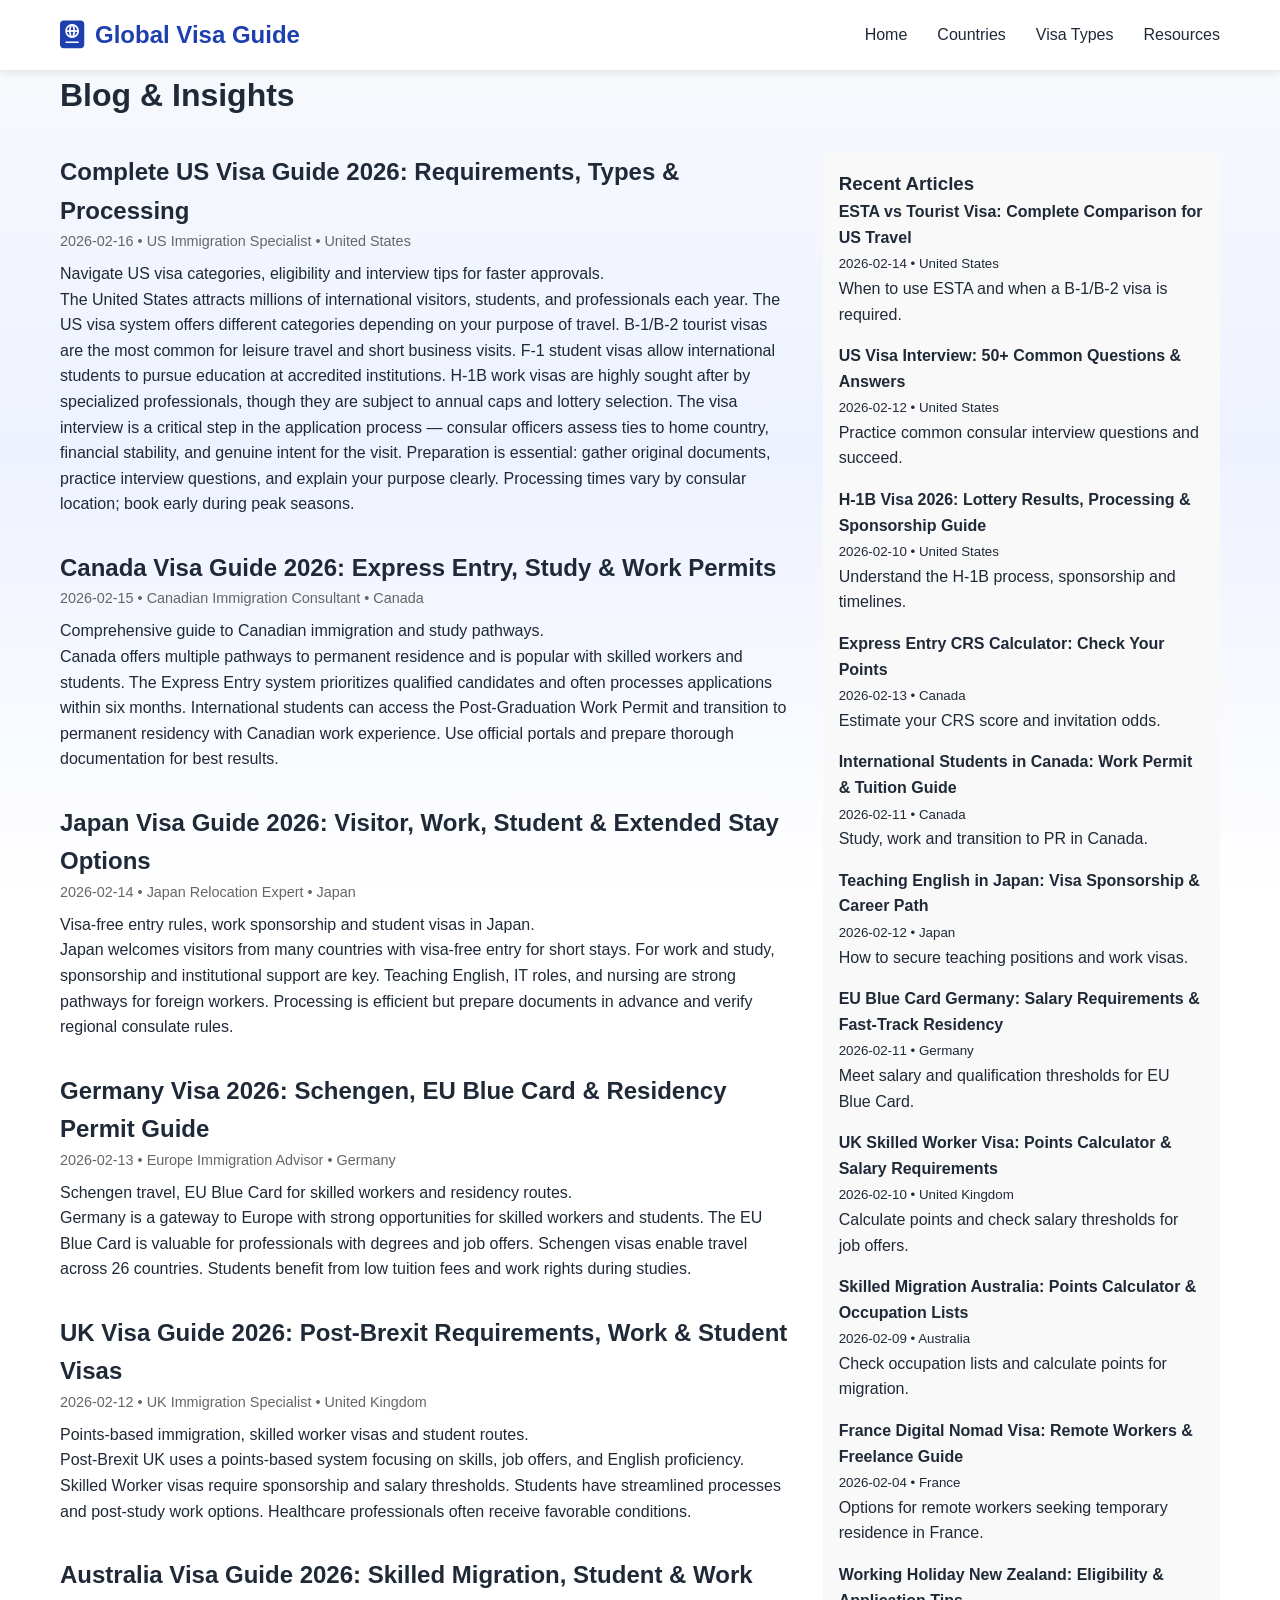
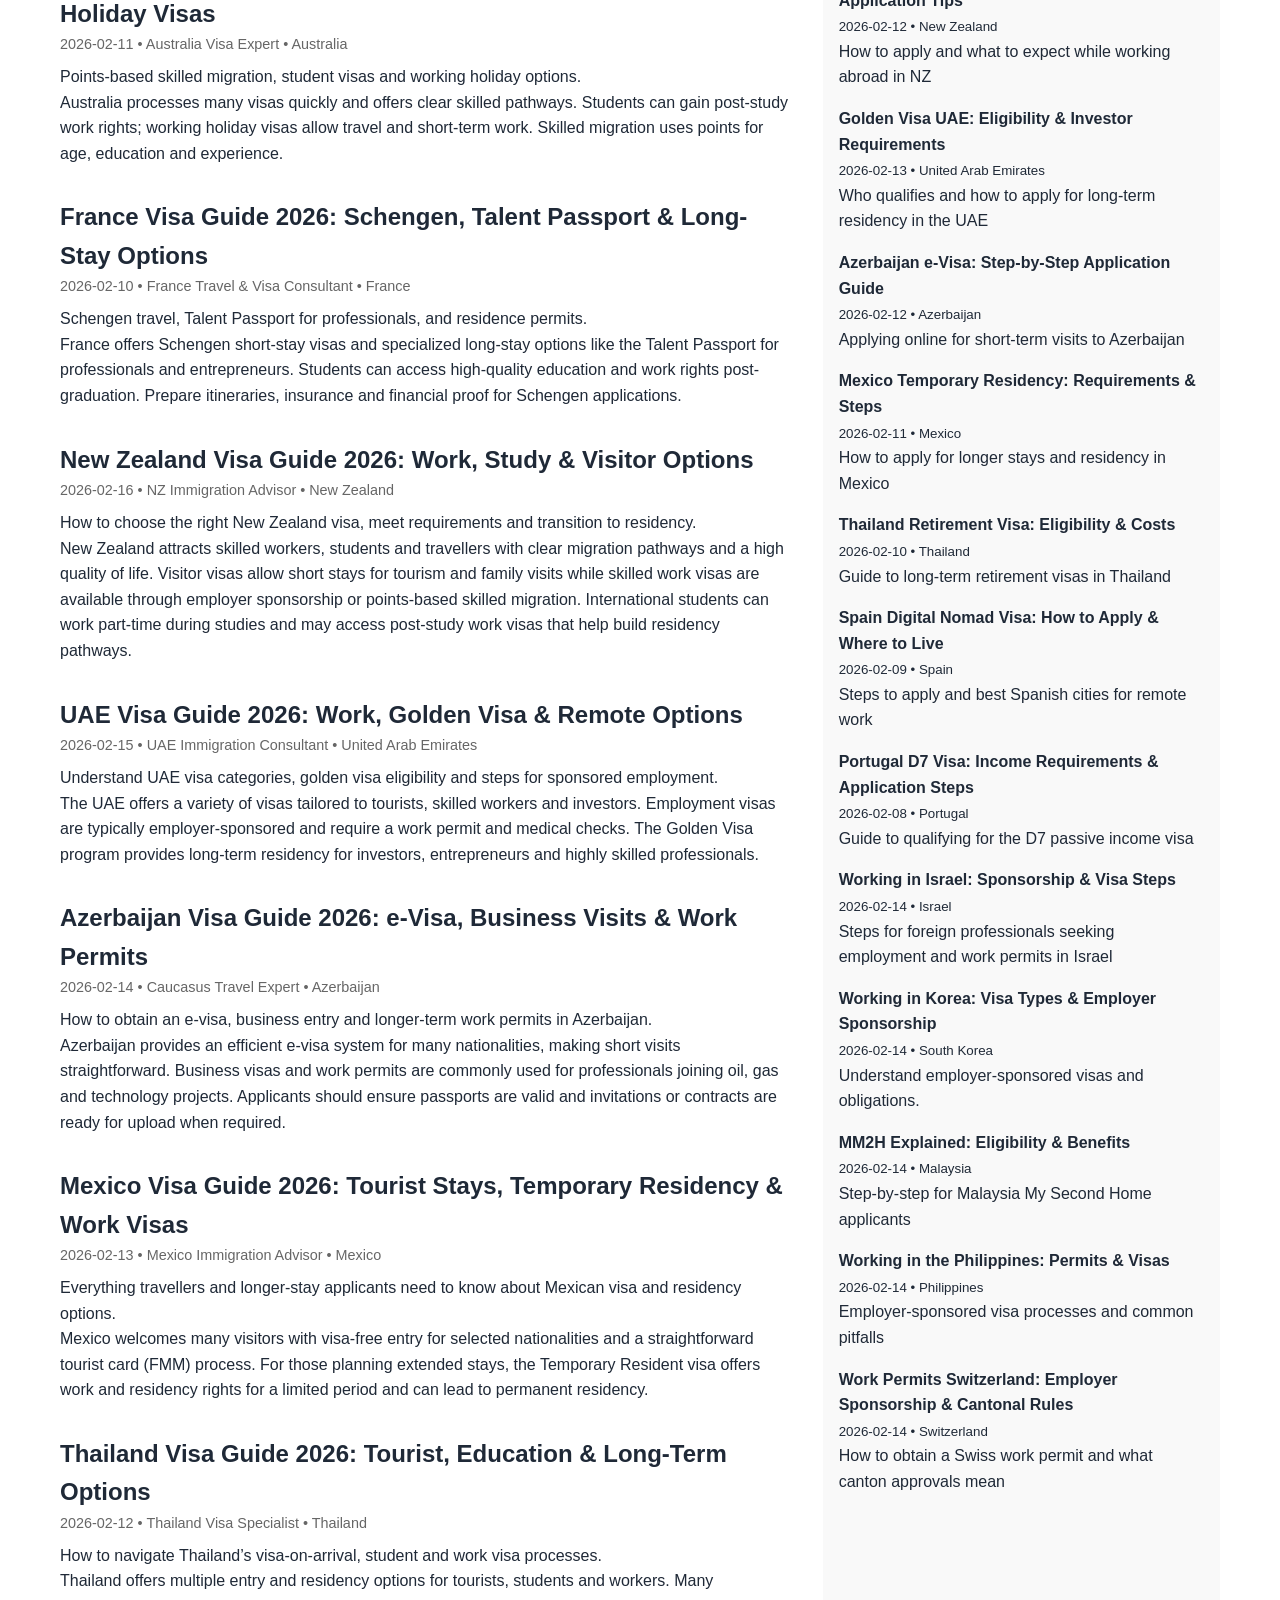
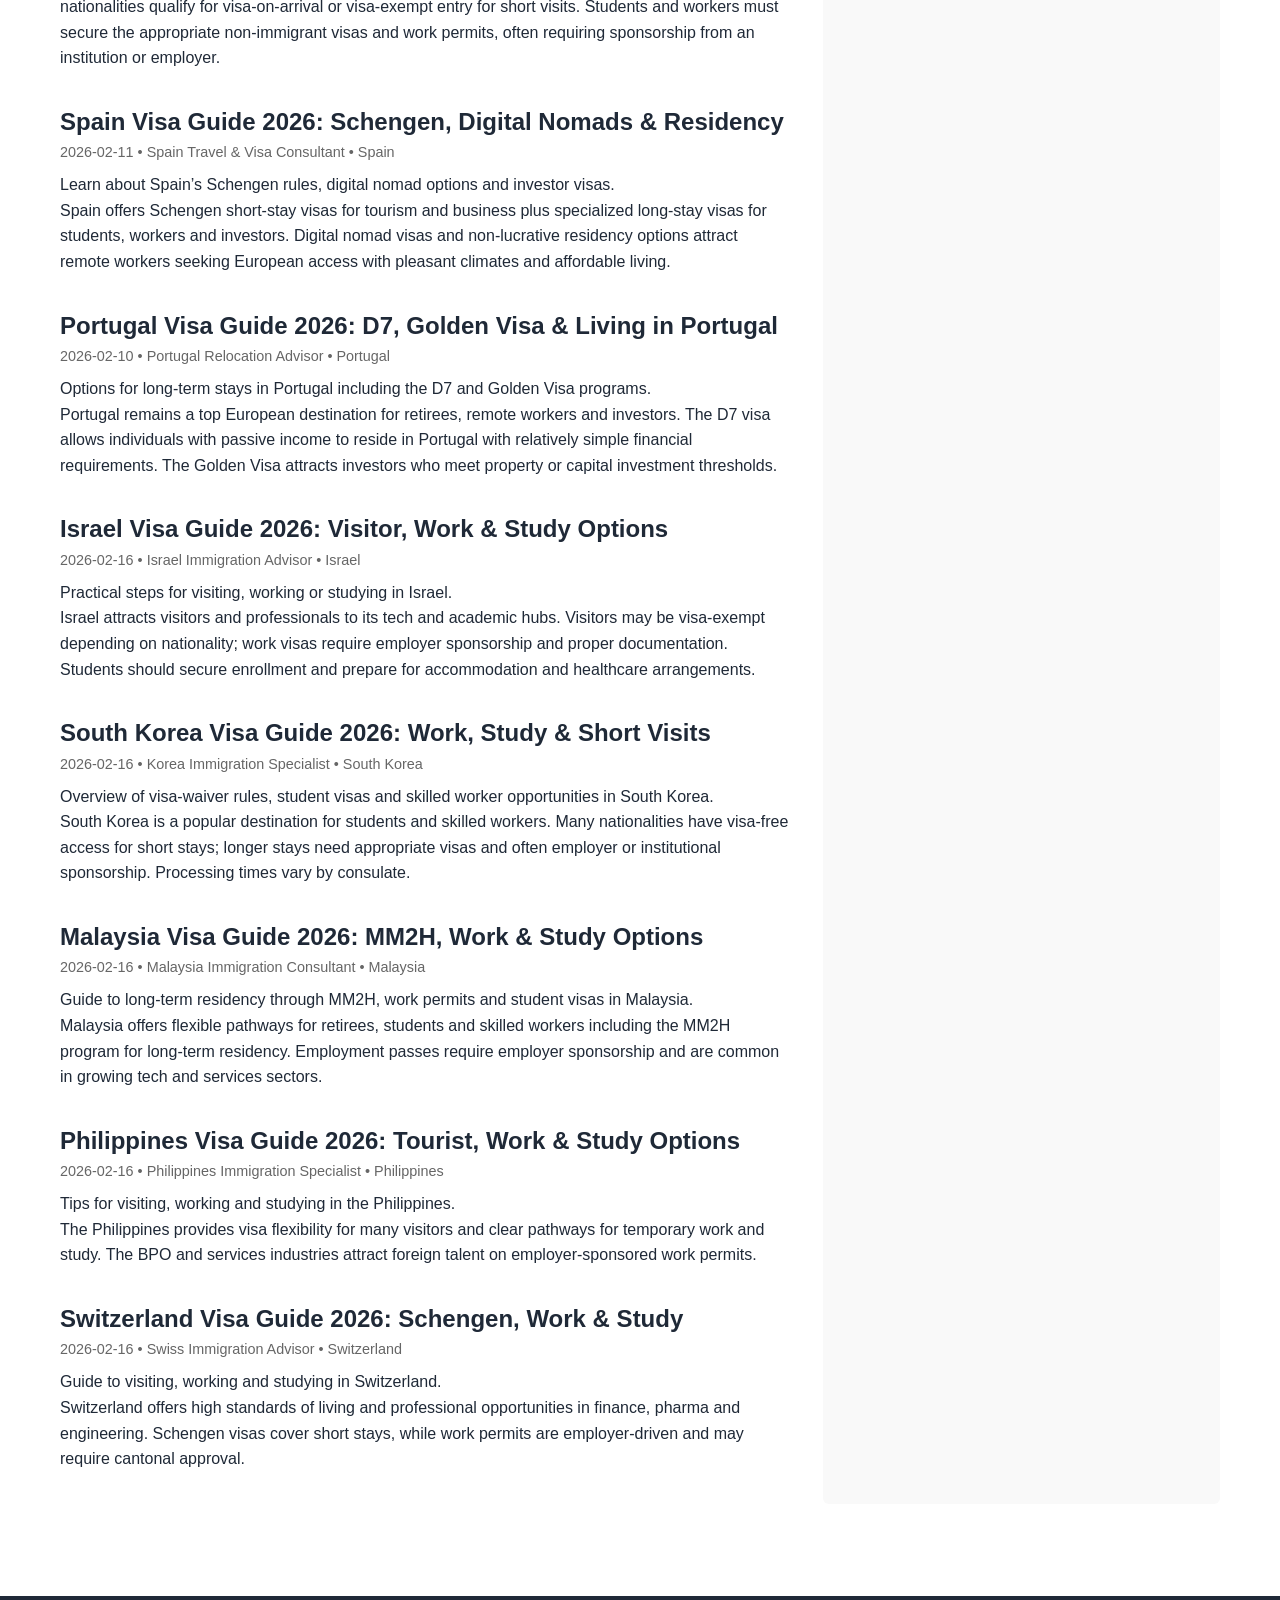
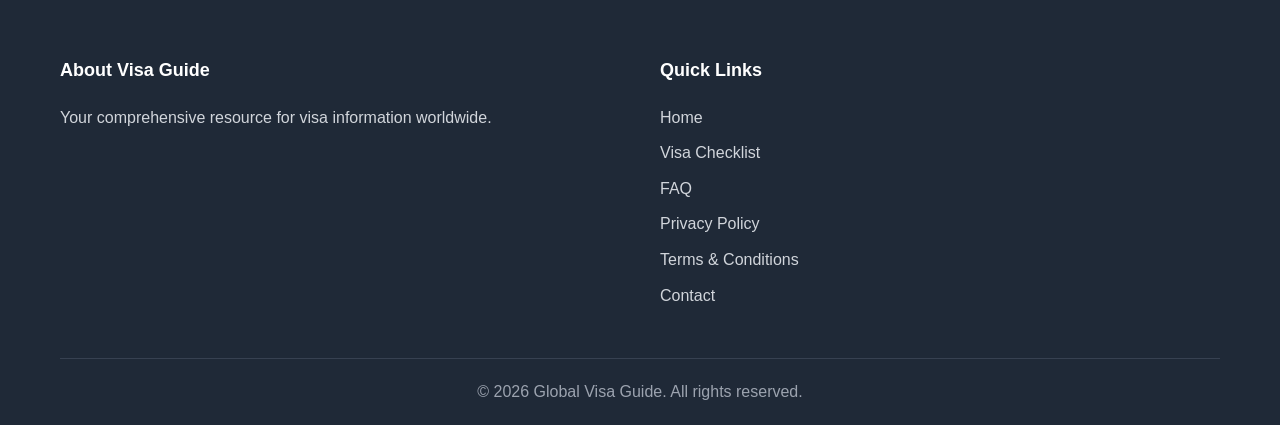
==== pages/blog.html @ 77af578e "Add blog system, legal pages, resource links, and UI enhancements" ====
<!DOCTYPE html>
<html lang="en">
<head>
    <meta charset="utf-8">
    <meta name="viewport" content="width=device-width, initial-scale=1">
    <title>Blog - Global Visa Guide</title>
    <link rel="stylesheet" href="../css/style.css">
    <link rel="stylesheet" href="https://cdnjs.cloudflare.com/ajax/libs/font-awesome/6.4.0/css/all.min.css">
    <style>
        .blog-page { display: flex; gap: 2rem; padding: 2rem 0; }
        .blog-main { flex: 2; }
        .blog-side { flex: 1; background: #f9f9f9; padding: 1rem; border-radius: 6px; }
        .blog-feature { margin-bottom: 2rem; }
        .meta { color: #666; font-size: 0.9rem; margin-bottom: 0.5rem }
        .recent-item { margin-bottom: 1rem; }
    </style>
</head>
<body>
    <nav class="navbar">
        <div class="nav-container">
            <div class="logo"><i class="fas fa-passport"></i> <span>Global Visa Guide</span></div>
            <ul class="nav-menu">
                <li><a href="../index.html#home">Home</a></li>
                <li><a href="../index.html#countries">Countries</a></li>
                <li><a href="../index.html#visatypes">Visa Types</a></li>
                <li><a href="../index.html#resources">Resources</a></li>
            </ul>
            <div class="hamburger"><span></span><span></span><span></span></div>
        </div>
    </nav>

    <div class="container">
        <h1>Blog & Insights</h1>
        <div class="blog-page">
            <main class="blog-main" id="blogContainer">
                <p>Loading articles...</p>
            </main>
            <aside class="blog-side">
                <h3>Recent Articles</h3>
                <div id="recentPosts">Loading...</div>
            </aside>
        </div>
    </div>

    <footer class="footer">
        <div class="container">
            <div class="footer-content">
                <div class="footer-section">
                    <h4>About Visa Guide</h4>
                    <p>Your comprehensive resource for visa information worldwide.</p>
                </div>
                <div class="footer-section">
                    <h4>Quick Links</h4>
                    <ul>
                        <li><a href="../index.html">Home</a></li>
                        <li><a href="checklist.html">Visa Checklist</a></li>
                        <li><a href="faq.html">FAQ</a></li>
                        <li><a href="privacy.html">Privacy Policy</a></li>
                        <li><a href="terms.html">Terms & Conditions</a></li>
                        <li><a href="contact.html">Contact</a></li>
                    </ul>
                </div>
            </div>
            <div class="footer-bottom">
                <p>&copy; 2026 Global Visa Guide. All rights reserved.</p>
            </div>
        </div>
    </footer>

    <script src="../js/blogs.js"></script>
    <script src="../js/blog-list.js"></script>
</body>
</html>
---- css/style.css ----
/* Global Styles */
* {
    margin: 0;
    padding: 0;
    box-sizing: border-box;
}

:root {
    --primary-color: #1e40af;
    --secondary-color: #0f766e;
    --accent-color: #dc2626;
    --light-bg: #f3f4f6;
    --text-dark: #1f2937;
    --text-light: #6b7280;
    --border-color: #e5e7eb;
    --success-color: #10b981;
}

/* UI Enhancements */
.filter-bar {
    display: flex;
    gap: 10px;
    flex-wrap: wrap;
    justify-content: center;
    margin: 20px 0 30px;
}
.filter-btn {
    background: white;
    border: 1px solid var(--border-color);
    padding: 8px 14px;
    border-radius: 999px;
    cursor: pointer;
    color: var(--text-dark);
    font-weight: 600;
    transition: transform 0.18s ease, background 0.18s ease, color 0.18s ease, box-shadow 0.18s ease;
}
.filter-btn:hover { transform: translateY(-4px); box-shadow: 0 6px 18px rgba(0,0,0,0.08); }
.filter-btn.active { background: linear-gradient(90deg,var(--primary-color),var(--secondary-color)); color: white; border-color: transparent; }

/* Reveal animation for cards */
.reveal { opacity: 0; transform: translateY(16px) scale(0.995); transition: opacity 0.6s ease, transform 0.6s cubic-bezier(.2,.8,.2,1); }
.reveal.visible { opacity: 1; transform: translateY(0) scale(1); }

/* Decorative hover tilt for destination cards */
.destination-card { transform-origin: center; will-change: transform; }
.destination-card .card-header { transition: transform 0.35s ease; }
.destination-card:hover .card-header { transform: translateY(-6px) scale(1.03); }

/* Animated stat counter style */
.stat-card h3 { transition: all 0.6s ease; }


html {
    scroll-behavior: smooth;
}

body {
    font-family: 'Segoe UI', Tahoma, Geneva, Verdana, sans-serif;
    color: var(--text-dark);
    /* subtle gradient background for depth */
    background: linear-gradient(180deg, #f8fafc 0%, #eef2ff 50%, #ffffff 100%);
    background-attachment: fixed;
    line-height: 1.6;
}

.container {
    max-width: 1200px;
    margin: 0 auto;
    padding: 0 20px;
}

/* Navigation Bar */
.navbar {
    background-color: white;
    box-shadow: 0 2px 8px rgba(0, 0, 0, 0.1);
    position: sticky;
    top: 0;
    z-index: 100;
}

.nav-container {
    display: flex;
    justify-content: space-between;
    align-items: center;
    max-width: 1200px;
    margin: 0 auto;
    padding: 0 20px;
    height: 70px;
}

.logo {
    display: flex;
    align-items: center;
    gap: 10px;
    font-size: 24px;
    font-weight: bold;
    color: var(--primary-color);
}

.logo i {
    font-size: 28px;
}

.nav-menu {
    display: flex;
    list-style: none;
    gap: 30px;
}

.nav-menu a {
    text-decoration: none;
    color: var(--text-dark);
    font-weight: 500;
    transition: color 0.3s ease;
}

.nav-menu a:hover {
    color: var(--primary-color);
}

.hamburger {
    display: none;
    flex-direction: column;
    gap: 5px;
    background: none;
    border: none;
    cursor: pointer;
}

.hamburger span {
    width: 25px;
    height: 3px;
    background-color: var(--text-dark);
    transition: 0.3s;
}

/* Hero Section */
.hero {
    background: linear-gradient(135deg, var(--primary-color) 0%, var(--secondary-color) 100%);
    color: white;
    padding: 100px 20px;
    text-align: center;
}

.hero-content {
    max-width: 800px;
    margin: 0 auto;
}

.hero h1 {
    font-size: 48px;
    margin-bottom: 20px;
    font-weight: bold;
}

.hero p {
    font-size: 20px;
    margin-bottom: 40px;
    opacity: 0.95;
}

.search-box {
    width: 100%;
    max-width: 600px;
    padding: 15px 20px;
    font-size: 16px;
    border: none;
    border-radius: 8px;
    background-color: white;
    box-shadow: 0 4px 15px rgba(0, 0, 0, 0.2);
}

.search-box::placeholder {
    color: var(--text-light);
}

.search-box:focus {
    outline: none;
    box-shadow: 0 4px 20px rgba(0, 0, 0, 0.3);
}

/* Stats Section */
.stats {
    display: grid;
    grid-template-columns: repeat(auto-fit, minmax(250px, 1fr));
    gap: 30px;
    max-width: 1200px;
    margin: -40px auto 60px;
    padding: 0 20px;
}

.stat-card {
    background-color: white;
    padding: 30px;
    border-radius: 12px;
    text-align: center;
    box-shadow: 0 4px 15px rgba(0, 0, 0, 0.1);
}

.stat-card h3 {
    font-size: 36px;
    color: var(--primary-color);
    margin-bottom: 10px;
}

.stat-card p {
    color: var(--text-light);
    font-size: 16px;
}

/* Section Styles */
.section {
    padding: 60px 20px;
}

.alternate-bg {
    background-color: var(--light-bg);
}

.section h2 {
    font-size: 36px;
    margin-bottom: 50px;
    text-align: center;
    color: var(--text-dark);
}

/* Card Styles */
.card {
    background-color: white;
    border-radius: 12px;
    padding: 30px;
    box-shadow: 0 2px 12px rgba(0, 0, 0, 0.08);
    transition: all 0.3s ease;
}

.card:hover {
    transform: translateY(-5px);
    box-shadow: 0 8px 25px rgba(0, 0, 0, 0.15);
}

/* Visa Types Grid */
.visa-types-grid {
    display: grid;
    grid-template-columns: repeat(auto-fit, minmax(300px, 1fr));
    gap: 30px;
}

.visa-card {
    text-align: center;
}

.visa-card i {
    font-size: 48px;
    color: var(--primary-color);
    margin-bottom: 15px;
}

.visa-card h3 {
    font-size: 22px;
    margin-bottom: 15px;
}

.visa-card p {
    color: var(--text-light);
}

/* Regions Grid */
.regions-grid {
    display: grid;
    grid-template-columns: repeat(auto-fit, minmax(280px, 1fr));
    gap: 25px;
}

.region-card {
    background-color: white;
    padding: 40px 20px;
    border-radius: 12px;
    text-align: center;
    text-decoration: none;
    color: var(--text-dark);
    box-shadow: 0 2px 12px rgba(0, 0, 0, 0.08);
    transition: all 0.3s ease;
    border: 2px solid transparent;
}

.region-card:hover {
    border-color: var(--primary-color);
    transform: translateY(-5px);
    box-shadow: 0 8px 25px rgba(0, 0, 0, 0.15);
}

.region-card i {
    font-size: 40px;
    margin-bottom: 15px;
    color: var(--primary-color);
}

.region-card h3 {
    font-size: 22px;
    margin-bottom: 10px;
}

.region-card p {
    color: var(--text-light);
}

/* Destinations Grid */
.destinations-grid {
    display: grid;
    grid-template-columns: repeat(auto-fill, minmax(300px, 1fr));
    gap: 25px;
}

.destination-card {
    background-color: white;
    border-radius: 12px;
    overflow: hidden;
    box-shadow: 0 2px 12px rgba(0, 0, 0, 0.08);
    transition: all 0.3s ease;
}

.destination-card:hover {
    transform: translateY(-8px);
    box-shadow: 0 12px 30px rgba(0, 0, 0, 0.15);
}

.card-header {
    font-size: 42px;
    padding: 0;
    height: 120px;
    text-align: center;
    background-color: var(--light-bg);
    background-size: cover;
    background-position: center;
    display: flex;
    align-items: center;
    justify-content: center;
    color: white;
    position: relative;
}
.card-header::after{
    content: '';
    position: absolute;
    inset: 0;
    background: linear-gradient(180deg, rgba(0,0,0,0.18), rgba(0,0,0,0.35));
    border-radius: 0;
}
.card-header > * { position: relative; z-index: 2; }

.destination-card h3 {
    padding: 20px 20px 10px;
    font-size: 24px;
    text-align: center;
}

.visa-info {
    padding: 0 20px 15px;
    text-align: center;
    color: var(--text-light);
    font-size: 14px;
}

.btn-link {
    display: inline-block;
    padding: 20px;
    color: var(--primary-color);
    text-decoration: none;
    font-weight: 600;
    text-align: center;
    width: 100%;
    transition: background-color 0.3s ease;
}

.btn-link:hover {
    background-color: var(--light-bg);
}

/* Resources Grid */
.resources-grid {
    display: grid;
    grid-template-columns: repeat(auto-fit, minmax(300px, 1fr));
    gap: 30px;
}

.resource-card {
    background-color: white;
    padding: 40px 30px;
    border-radius: 12px;
    text-align: center;
    box-shadow: 0 2px 12px rgba(0, 0, 0, 0.08);
    transition: all 0.3s ease;
}

.resource-card:hover {
    transform: translateY(-5px);
    box-shadow: 0 8px 25px rgba(0, 0, 0, 0.15);
}

.resource-card i {
    font-size: 48px;
    color: var(--secondary-color);
    margin-bottom: 20px;
}

.resource-card h3 {
    font-size: 22px;
    margin-bottom: 15px;
}

.resource-card p {
    color: var(--text-light);
    line-height: 1.6;
}

/* Footer */
.footer {
    background-color: #1f2937;
    color: white;
    padding: 60px 20px 20px;
    margin-top: 60px;
}

.footer-content {
    max-width: 1200px;
    margin: 0 auto;
    display: grid;
    grid-template-columns: repeat(auto-fit, minmax(250px, 1fr));
    gap: 40px;
    margin-bottom: 40px;
}

.footer-section h4 {
    margin-bottom: 20px;
    font-size: 18px;
}

.footer-section p {
    color: #d1d5db;
    line-height: 1.6;
}

.footer-section ul {
    list-style: none;
}

.footer-section ul li {
    margin-bottom: 10px;
}

.footer-section a {
    color: #d1d5db;
    text-decoration: none;
    transition: color 0.3s ease;
}

.footer-section a:hover {
    color: white;
}

.social-links {
    display: flex;
    gap: 15px;
}

.social-links a {
    display: inline-flex;
    align-items: center;
    justify-content: center;
    width: 40px;
    height: 40px;
    background-color: rgba(255, 255, 255, 0.1);
    border-radius: 50%;
    transition: background-color 0.3s ease;
}

.social-links a:hover {
    background-color: var(--primary-color);
}

.footer-bottom {
    border-top: 1px solid #374151;
    padding-top: 20px;
    text-align: center;
    color: #9ca3af;
}

/* Responsive Design */
@media (max-width: 768px) {
    .hero h1 {
        font-size: 36px;
    }

    .hero p {
        font-size: 18px;
    }

    .nav-menu {
        display: none;
        gap: 0;
    }

    .hamburger {
        display: flex;
    }

    .nav-menu.active {
        display: flex;
        flex-direction: column;
        position: absolute;
        top: 70px;
        left: 0;
        width: 100%;
        background-color: white;
        box-shadow: 0 8px 16px rgba(0, 0, 0, 0.1);
        padding: 20px;
    }

    .visa-types-grid,
    .regions-grid,
    .destinations-grid,
    .resources-grid {
        grid-template-columns: 1fr;
    }

    .section h2 {
        font-size: 28px;
        margin-bottom: 30px;
    }
}

@media (max-width: 480px) {
    .hero h1 {
        font-size: 28px;
    }

    .stat-card h3 {
        font-size: 28px;
    }

    .search-box {
        padding: 12px 16px;
        font-size: 14px;
    }
}

/* Button Styles */
.btn {
    display: inline-block;
    padding: 12px 30px;
    background-color: var(--primary-color);
    color: white;
    text-decoration: none;
    border-radius: 8px;
    font-weight: 600;
    transition: all 0.3s ease;
    border: none;
    cursor: pointer;
}

.btn:hover {
    background-color: #1e3a8a;
    transform: translateY(-2px);
}

.btn-secondary {
    background-color: var(--secondary-color);
}

.btn-secondary:hover {
    background-color: #0d5555;
}

/* Loading and Empty States */
.empty-state {
    text-align: center;
    padding: 60px 20px;
}

.empty-state i {
    font-size: 64px;
    color: var(--text-light);
    margin-bottom: 20px;
}

.empty-state h3 {
    font-size: 24px;
    margin-bottom: 10px;
}

.empty-state p {
    color: var(--text-light);
}

/* CHANGE: Country Details Page Styles
   New CSS classes for the country-details.html page
   Includes layout, blog sidebar, visa information display, and responsive design
*/

/* Breadcrumb Navigation */
.breadcrumb {
    background-color: var(--light-bg);
    padding: 20px;
    border-bottom: 1px solid var(--border-color);
}

.breadcrumb a {
    color: var(--primary-color);
    text-decoration: none;
}

.breadcrumb a:hover {
    text-decoration: underline;
}

/* Main Container for Country Details */
.country-details-container {
    padding: 40px 20px;
}

/* Grid Layout: Left column for country info, right column for blog sidebar */
.country-details-row {
    display: grid;
    grid-template-columns: 2fr 1fr;
    gap: 40px;
}

/* Left column - Country information sections */
.country-info-section {
    display: flex;
    flex-direction: column;
    gap: 40px;
}

/* Country header with name and region badge */
.country-header {
    border-bottom: 3px solid var(--primary-color);
    padding-bottom: 20px;
}

.country-header h1 {
    font-size: 42px;
    margin-bottom: 15px;
    color: var(--text-dark);
}

/* Styled badge for country region */
.region-badge {
    display: inline-block;
    background-color: var(--primary-color);
    color: white;
    padding: 8px 16px;
    border-radius: 20px;
    font-size: 14px;
    font-weight: 600;
}

/* Information sections styling */
.info-section {
    background-color: white;
    padding: 30px;
    border-radius: 12px;
    box-shadow: 0 2px 12px rgba(0, 0, 0, 0.08);
}

.info-section h2 {
    font-size: 24px;
    margin-bottom: 25px;
    color: var(--text-dark);
    border-bottom: 2px solid var(--light-bg);
    padding-bottom: 15px;
}

.info-section h2 i {
    margin-right: 10px;
    color: var(--primary-color);
}

/* Visa List - displays different visa types for the country */
.visa-list {
    display: flex;
    flex-direction: column;
    gap: 20px;
}

.visa-item {
    padding: 20px;
    background-color: var(--light-bg);
    border-left: 4px solid var(--primary-color);
    border-radius: 4px;
}

.visa-header {
    display: flex;
    justify-content: space-between;
    align-items: center;
    margin-bottom: 10px;
}

.visa-header h4 {
    font-size: 18px;
    color: var(--text-dark);
    margin: 0;
}

/* Badge showing processing time */
.processing-time {
    background-color: var(--secondary-color);
    color: white;
    padding: 4px 12px;
    border-radius: 20px;
    font-size: 12px;
    font-weight: 600;
}

.visa-description {
    color: var(--text-light);
    margin: 10px 0;
}

.visa-cost {
    color: var(--accent-color);
    font-size: 14px;
    margin: 0;
}

/* Info Grid - displays key information points */
.info-grid {
    display: grid;
    grid-template-columns: repeat(auto-fit, minmax(250px, 1fr));
    gap: 20px;
}

.info-item {
    padding: 15px;
    background-color: var(--light-bg);
    border-radius: 8px;
    color: var(--text-dark);
    line-height: 1.6;
}

/* Requirements Checklist */
.requirements-list {
    display: flex;
    flex-direction: column;
    gap: 15px;
}

.requirement-item {
    display: flex;
    align-items: flex-start;
    gap: 15px;
    padding: 15px;
    background-color: var(--light-bg);
    border-radius: 8px;
}

.requirement-item i {
    color: var(--success-color);
    font-size: 18px;
    flex-shrink: 0;
    margin-top: 2px;
}

.requirement-item span {
    color: var(--text-dark);
}

/* Processing Information - fees and timelines */
.processing-info {
    display: flex;
    flex-direction: column;
    gap: 20px;
}

.processing-grid {
    display: grid;
    grid-template-columns: repeat(auto-fit, minmax(200px, 1fr));
    gap: 20px;
}

.processing-item {
    padding: 20px;
    background-color: var(--light-bg);
    border-radius: 8px;
    text-align: center;
}

.processing-item label {
    display: block;
    font-weight: 600;
    color: var(--text-dark);
    margin-bottom: 10px;
}

.processing-item p {
    font-size: 18px;
    color: var(--primary-color);
    font-weight: 600;
}

/* CHANGE: Blog Sidebar - right column with blog posts and resources */
.blog-sidebar {
    display: flex;
    flex-direction: column;
    gap: 30px;
}

/* All sidebar boxes have consistent styling */
.featured-blog,
.related-posts,
.tips-box,
.resources-box {
    background-color: white;
    padding: 25px;
    border-radius: 12px;
    box-shadow: 0 2px 12px rgba(0, 0, 0, 0.08);
}

.featured-blog h3,
.related-posts h3,
.tips-box h3,
.resources-box h3 {
    font-size: 18px;
    margin-bottom: 20px;
    padding-bottom: 15px;
    border-bottom: 2px solid var(--light-bg);
    color: var(--text-dark);
}

.featured-blog h3 i,
.related-posts h3 i,
.tips-box h3 i,
.resources-box h3 i {
    margin-right: 10px;
    color: var(--primary-color);
}

/* Featured Blog Post - main article content from visaguide.world */
.blog-card {
    background-color: var(--light-bg);
    padding: 20px;
    border-radius: 8px;
    border-left: 4px solid var(--primary-color);
}

.blog-post h4 {
    font-size: 18px;
    margin-bottom: 12px;
    color: var(--text-dark);
}

/* Blog post metadata (date, author) */
.blog-meta {
    display: flex;
    gap: 20px;
    font-size: 13px;
    color: var(--text-light);
    margin-bottom: 15px;
}

.blog-meta span {
    display: flex;
    align-items: center;
    gap: 5px;
}

.blog-excerpt {
    color: var(--text-light);
    font-weight: 600;
    margin-bottom: 12px;
    font-size: 14px;
}

.blog-content {
    color: var(--text-dark);
    line-height: 1.6;
    margin-bottom: 15px;
    font-size: 14px;
}

.read-more {
    color: var(--primary-color);
    text-decoration: none;
    font-weight: 600;
    font-size: 14px;
    transition: color 0.3s ease;
}

.read-more:hover {
    color: var(--text-dark);
}

/* Related Blog Articles - sidebar section with linked articles */
.posts-list {
    display: flex;
    flex-direction: column;
    gap: 20px;
}

.related-post-item {
    padding: 15px;
    background-color: var(--light-bg);
    border-radius: 8px;
    border-left: 3px solid var(--secondary-color);
    transition: all 0.3s ease;
}

.related-post-item:hover {
    box-shadow: 0 4px 12px rgba(0, 0, 0, 0.1);
}

.related-post-item h5 {
    font-size: 15px;
    margin-bottom: 8px;
    color: var(--text-dark);
}

.post-excerpt {
    font-size: 13px;
    color: var(--text-light);
    margin-bottom: 8px;
    line-height: 1.5;
}

.related-post-item small {
    color: #9ca3af;
    font-size: 12px;
}

/* Pro Tips Box - helpful suggestions for visa applicants */
.tips-box ul {
    list-style: none;
    padding: 0;
}

.tips-box li {
    padding: 12px 0;
    padding-left: 25px;
    color: var(--text-dark);
    position: relative;
    border-bottom: 1px solid var(--border-color);
    font-size: 14px;
}

.tips-box li:last-child {
    border-bottom: none;
}

.tips-box li:before {
    content: "✓";
    position: absolute;
    left: 0;
    color: var(--success-color);
    font-weight: bold;
}

/* Useful Links Box - external resources and government sites */
.links-list {
    list-style: none;
    padding: 0;
}

.links-list li {
    margin-bottom: 12px;
}

.links-list a {
    color: var(--primary-color);
    text-decoration: none;
    font-size: 14px;
    display: flex;
    align-items: center;
    gap: 8px;
    transition: color 0.3s ease;
}

.links-list a:hover {
    color: var(--text-dark);
}

.links-list i {
    font-size: 12px;
}

/* CHANGE: Responsive Design for Country Details Page */
@media (max-width: 1024px) {
    /* Stack layout on tablet: single column */
    .country-details-row {
        grid-template-columns: 1fr;
    }

    .country-header h1 {
        font-size: 36px;
    }

    .processing-grid {
        grid-template-columns: 1fr;
    }
}

@media (max-width: 768px) {
    /* Mobile-optimized layout */
    .country-details-container {
        padding: 20px;
    }

    .country-header h1 {
        font-size: 28px;
    }

    .info-section {
        padding: 20px;
    }

    .info-section h2 {
        font-size: 20px;
    }

    .info-grid {
        grid-template-columns: 1fr;
    }

    .visa-header {
        flex-direction: column;
        align-items: flex-start;
    }

    .blog-sidebar {
        gap: 20px;
    }

    .featured-blog,
    .related-posts,
    .tips-box,
    .resources-box {
        padding: 20px;
    }
}
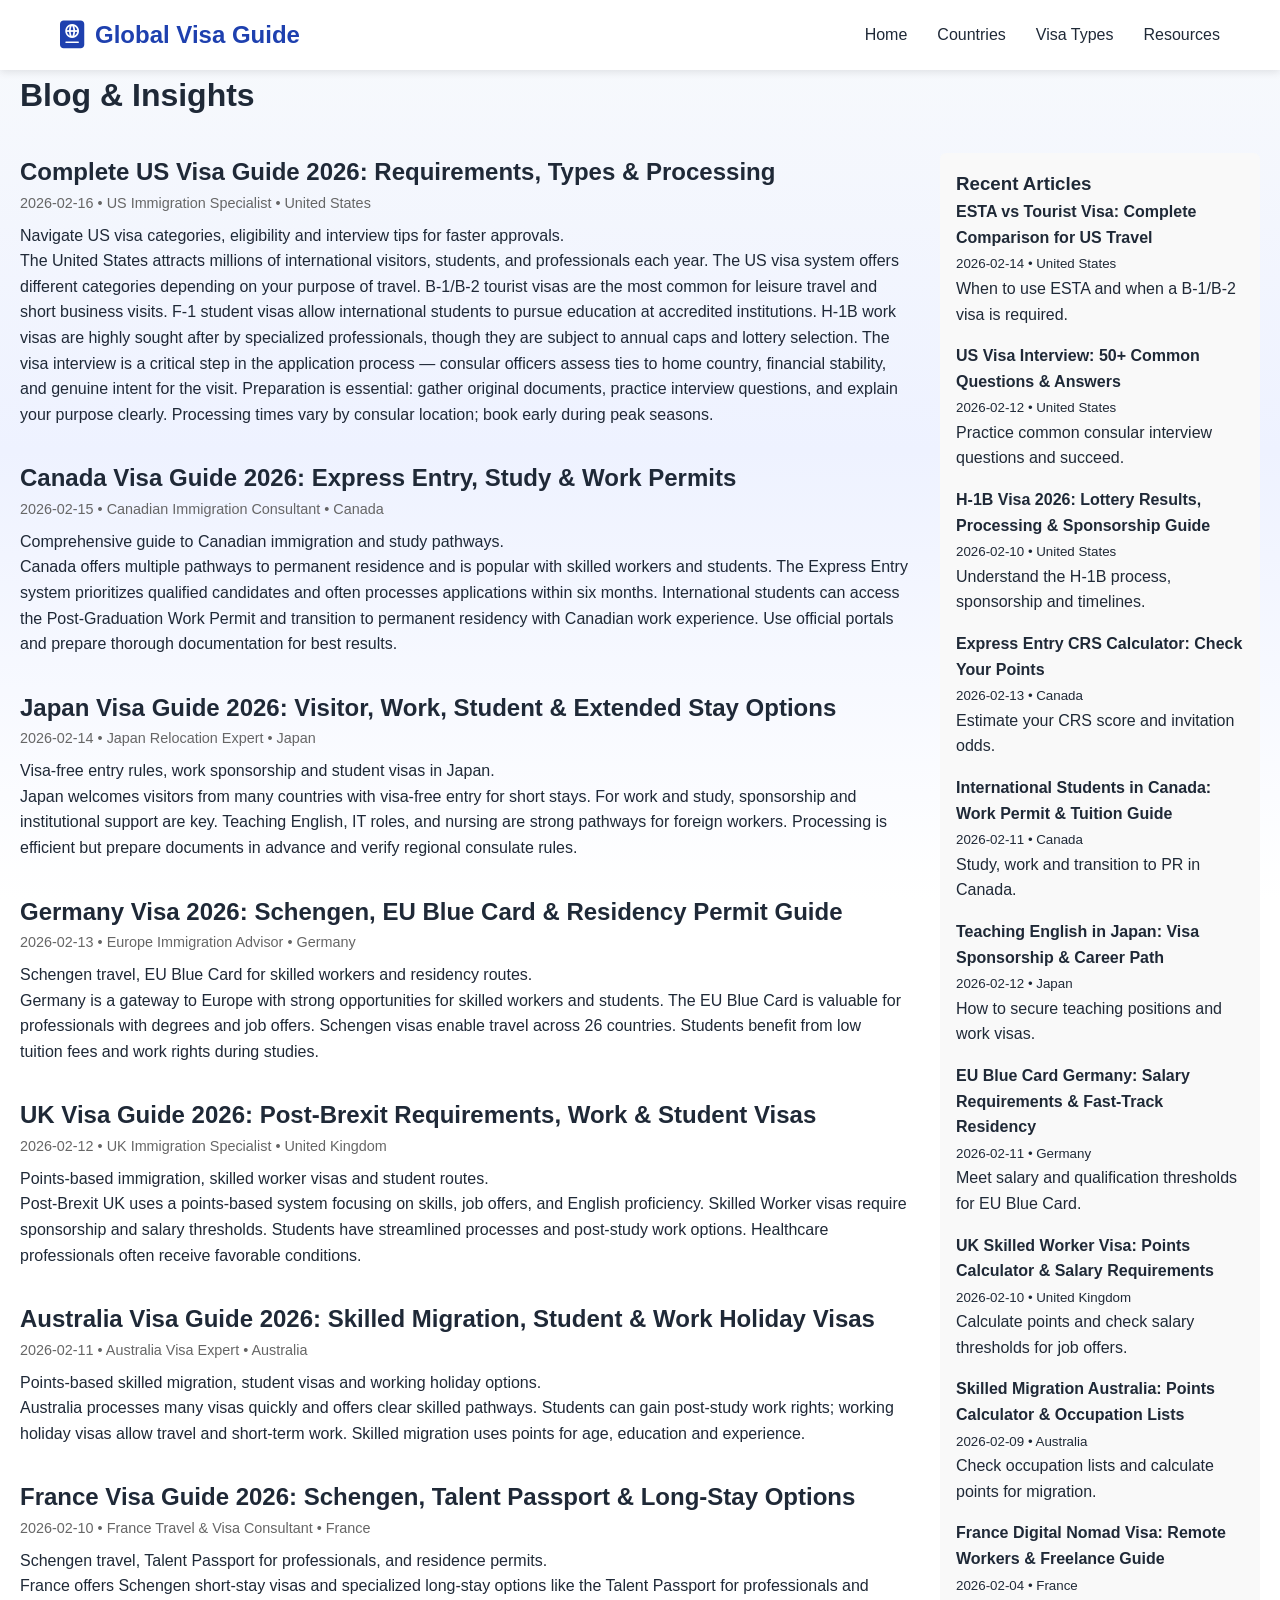
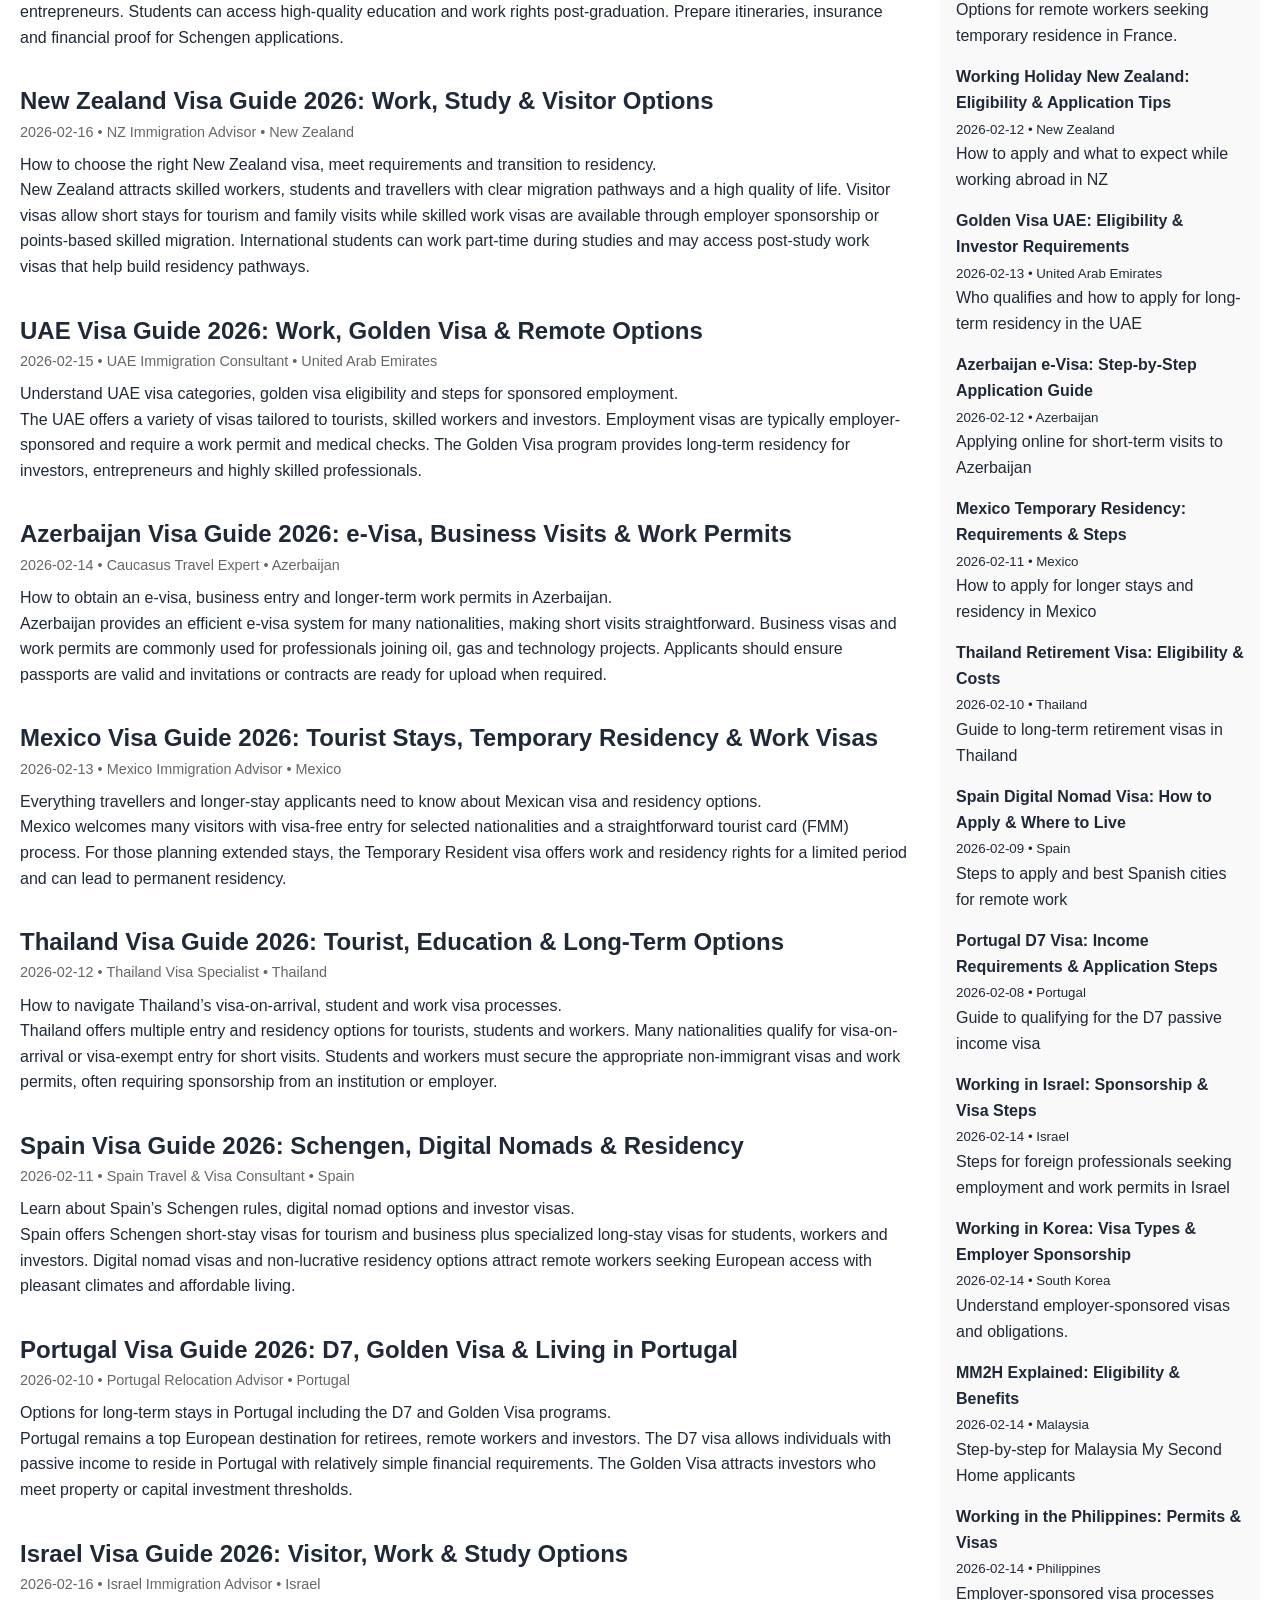
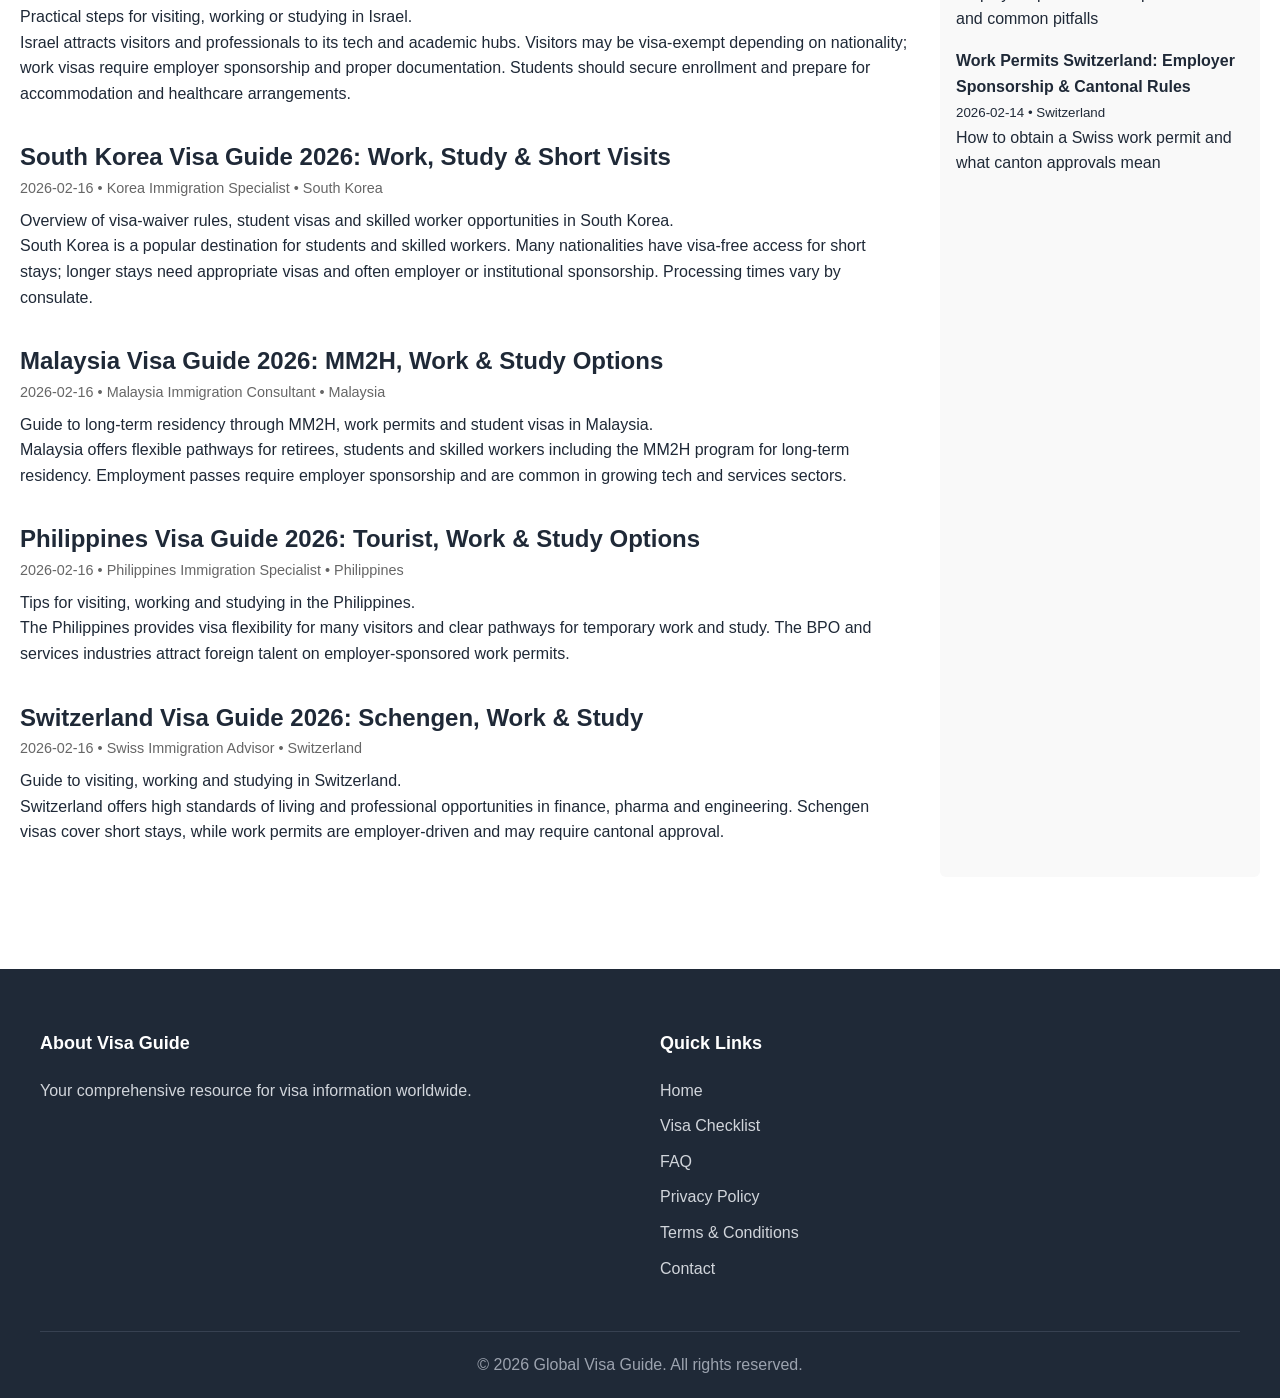
==== commit 172b217d: "Increase blog content width: widen container and main column on blog and country-details pages" ====
--- a/pages/blog.html
+++ b/pages/blog.html
@@ -7,9 +7,12 @@
     <link rel="stylesheet" href="../css/style.css">
     <link rel="stylesheet" href="https://cdnjs.cloudflare.com/ajax/libs/font-awesome/6.4.0/css/all.min.css">
     <style>
+        /* Increase horizontal width for blog pages */
+        .container { max-width: 1400px; }
         .blog-page { display: flex; gap: 2rem; padding: 2rem 0; }
-        .blog-main { flex: 2; }
-        .blog-side { flex: 1; background: #f9f9f9; padding: 1rem; border-radius: 6px; }
+        /* Make main column wider and limit sidebar width so content spans more horizontally */
+        .blog-main { flex: 3; }
+        .blog-side { flex: 0 0 320px; background: #f9f9f9; padding: 1rem; border-radius: 6px; }
         .blog-feature { margin-bottom: 2rem; }
         .meta { color: #666; font-size: 0.9rem; margin-bottom: 0.5rem }
         .recent-item { margin-bottom: 1rem; }
--- a/css/style.css
+++ b/css/style.css
@@ -542,6 +542,241 @@
         font-size: 14px;
     }
 }
+
+/* ===== NEW VISA INFORMATION SECTION STYLES ===== */
+
+/* Comprehensive Visa Information Section */
+.visa-info-section {
+    background: linear-gradient(135deg, #f0f9ff 0%, #e0f2fe 100%);
+}
+
+.visa-info-content {
+    display: grid;
+    grid-template-columns: 1fr 1fr;
+    gap: 60px;
+    align-items: center;
+}
+
+.visa-info-text h2 {
+    font-size: 32px;
+    margin-bottom: 30px;
+    text-align: left;
+}
+
+.visa-description {
+    display: flex;
+    flex-direction: column;
+    gap: 25px;
+}
+
+.visa-description h3 {
+    font-size: 18px;
+    color: var(--primary-color);
+    margin: 0;
+    font-weight: 700;
+}
+
+.visa-description p {
+    margin: 0;
+    line-height: 1.8;
+    color: var(--text-dark);
+}
+
+.visa-info-visual {
+    display: flex;
+    flex-direction: column;
+    gap: 30px;
+}
+
+.world-map-container {
+    background: white;
+    border-radius: 12px;
+    padding: 20px;
+    box-shadow: 0 4px 15px rgba(0, 0, 0, 0.1);
+}
+
+.world-map-image {
+    width: 100%;
+    height: auto;
+    display: block;
+    border-radius: 8px;
+}
+
+.world-map {
+    width: 100%;
+    height: auto;
+}
+
+.visa-quick-info {
+    display: grid;
+    grid-template-columns: repeat(3, 1fr);
+    gap: 15px;
+}
+
+.info-box {
+    background: white;
+    padding: 20px;
+    border-radius: 12px;
+    text-align: center;
+    box-shadow: 0 2px 12px rgba(0, 0, 0, 0.08);
+    transition: all 0.3s ease;
+}
+
+.info-box:hover {
+    transform: translateY(-5px);
+    box-shadow: 0 8px 25px rgba(0, 0, 0, 0.15);
+}
+
+.info-box i {
+    font-size: 32px;
+    color: var(--primary-color);
+    margin-bottom: 12px;
+}
+
+.info-box h4 {
+    font-size: 16px;
+    font-weight: 700;
+    color: var(--text-dark);
+    margin: 10px 0 8px 0;
+}
+
+.info-box p {
+    font-size: 14px;
+    color: var(--text-light);
+    margin: 0;
+}
+
+/* ===== VISA CATEGORIES GRID ===== */
+
+.section-subtitle {
+    text-align: center;
+    color: var(--text-light);
+    font-size: 18px;
+    margin: -40px 0 40px 0 !important;
+    font-weight: 500;
+}
+
+.visa-categories-grid {
+    display: grid;
+    grid-template-columns: repeat(auto-fit, minmax(300px, 1fr));
+    gap: 25px;
+    margin-top: 40px;
+}
+
+.visa-category-card {
+    background: white;
+    padding: 30px;
+    border-radius: 12px;
+    box-shadow: 0 2px 12px rgba(0, 0, 0, 0.08);
+    transition: all 0.3s ease;
+    border-top: 4px solid var(--primary-color);
+    display: flex;
+    flex-direction: column;
+}
+
+.visa-category-card:hover {
+    transform: translateY(-8px);
+    box-shadow: 0 12px 30px rgba(0, 0, 0, 0.15);
+}
+
+.category-icon {
+    display: flex;
+    align-items: center;
+    justify-content: center;
+    width: 60px;
+    height: 60px;
+    background: linear-gradient(135deg, var(--primary-color), var(--secondary-color));
+    border-radius: 12px;
+    margin-bottom: 20px;
+}
+
+.category-icon i {
+    font-size: 28px;
+    color: white;
+}
+
+.visa-category-card h3 {
+    font-size: 20px;
+    color: var(--text-dark);
+    margin: 0 0 15px 0;
+    font-weight: 700;
+}
+
+.visa-category-card p {
+    color: var(--text-light);
+    line-height: 1.7;
+    margin: 0 0 20px 0;
+    flex-grow: 1;
+}
+
+.visa-category-card ul {
+    list-style: none;
+    padding: 0;
+    margin: 0;
+    display: flex;
+    flex-direction: column;
+    gap: 10px;
+}
+
+.visa-category-card ul li {
+    color: var(--text-dark);
+    font-size: 14px;
+    padding-left: 25px;
+    position: relative;
+}
+
+.visa-category-card ul li::before {
+    content: '✓';
+    position: absolute;
+    left: 0;
+    color: var(--success-color);
+    font-weight: bold;
+    font-size: 16px;
+}
+
+/* ===== RESPONSIVE UPDATES ===== */
+
+@media (max-width: 768px) {
+    .visa-info-content {
+        grid-template-columns: 1fr;
+        gap: 40px;
+    }
+
+    .visa-info-text h2 {
+        text-align: center;
+    }
+
+    .visa-quick-info {
+        grid-template-columns: 1fr;
+    }
+
+    .visa-categories-grid {
+        grid-template-columns: repeat(auto-fit, minmax(280px, 1fr));
+    }
+}
+
+/* ===== PERFORMANCE OPTIMIZATIONS ===== */
+
+/* Lazy loading placeholder */
+img {
+    will-change: contents;
+}
+
+/* Reduce motion for users who prefer it */
+@media (prefers-reduced-motion: reduce) {
+    * {
+        animation-duration: 0.01ms !important;
+        animation-iteration-count: 1 !important;
+        transition-duration: 0.01ms !important;
+    }
+}
+
+/* Light optimization: CSS containment for better performance */
+.card, .visa-category-card, .info-box {
+    contain: layout style paint;
+}
+
+
 
 /* Button Styles */
 .btn {
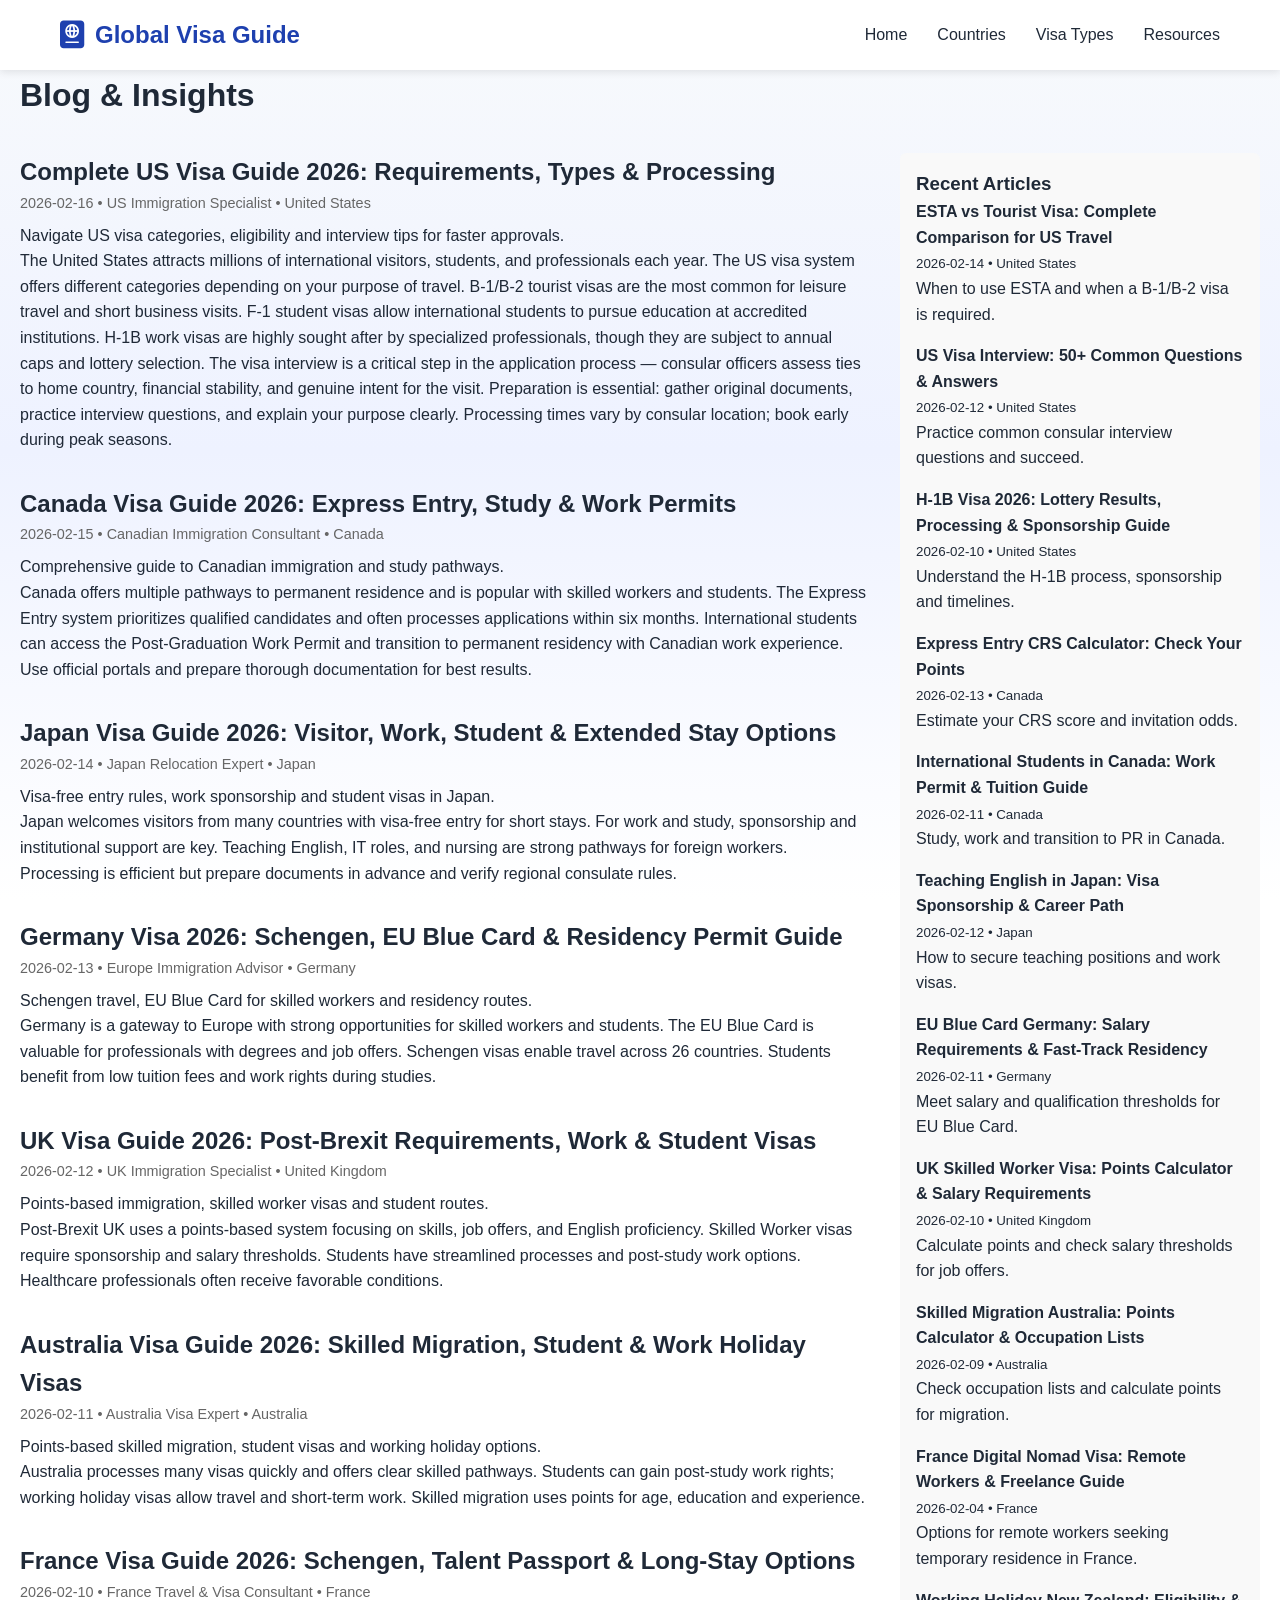
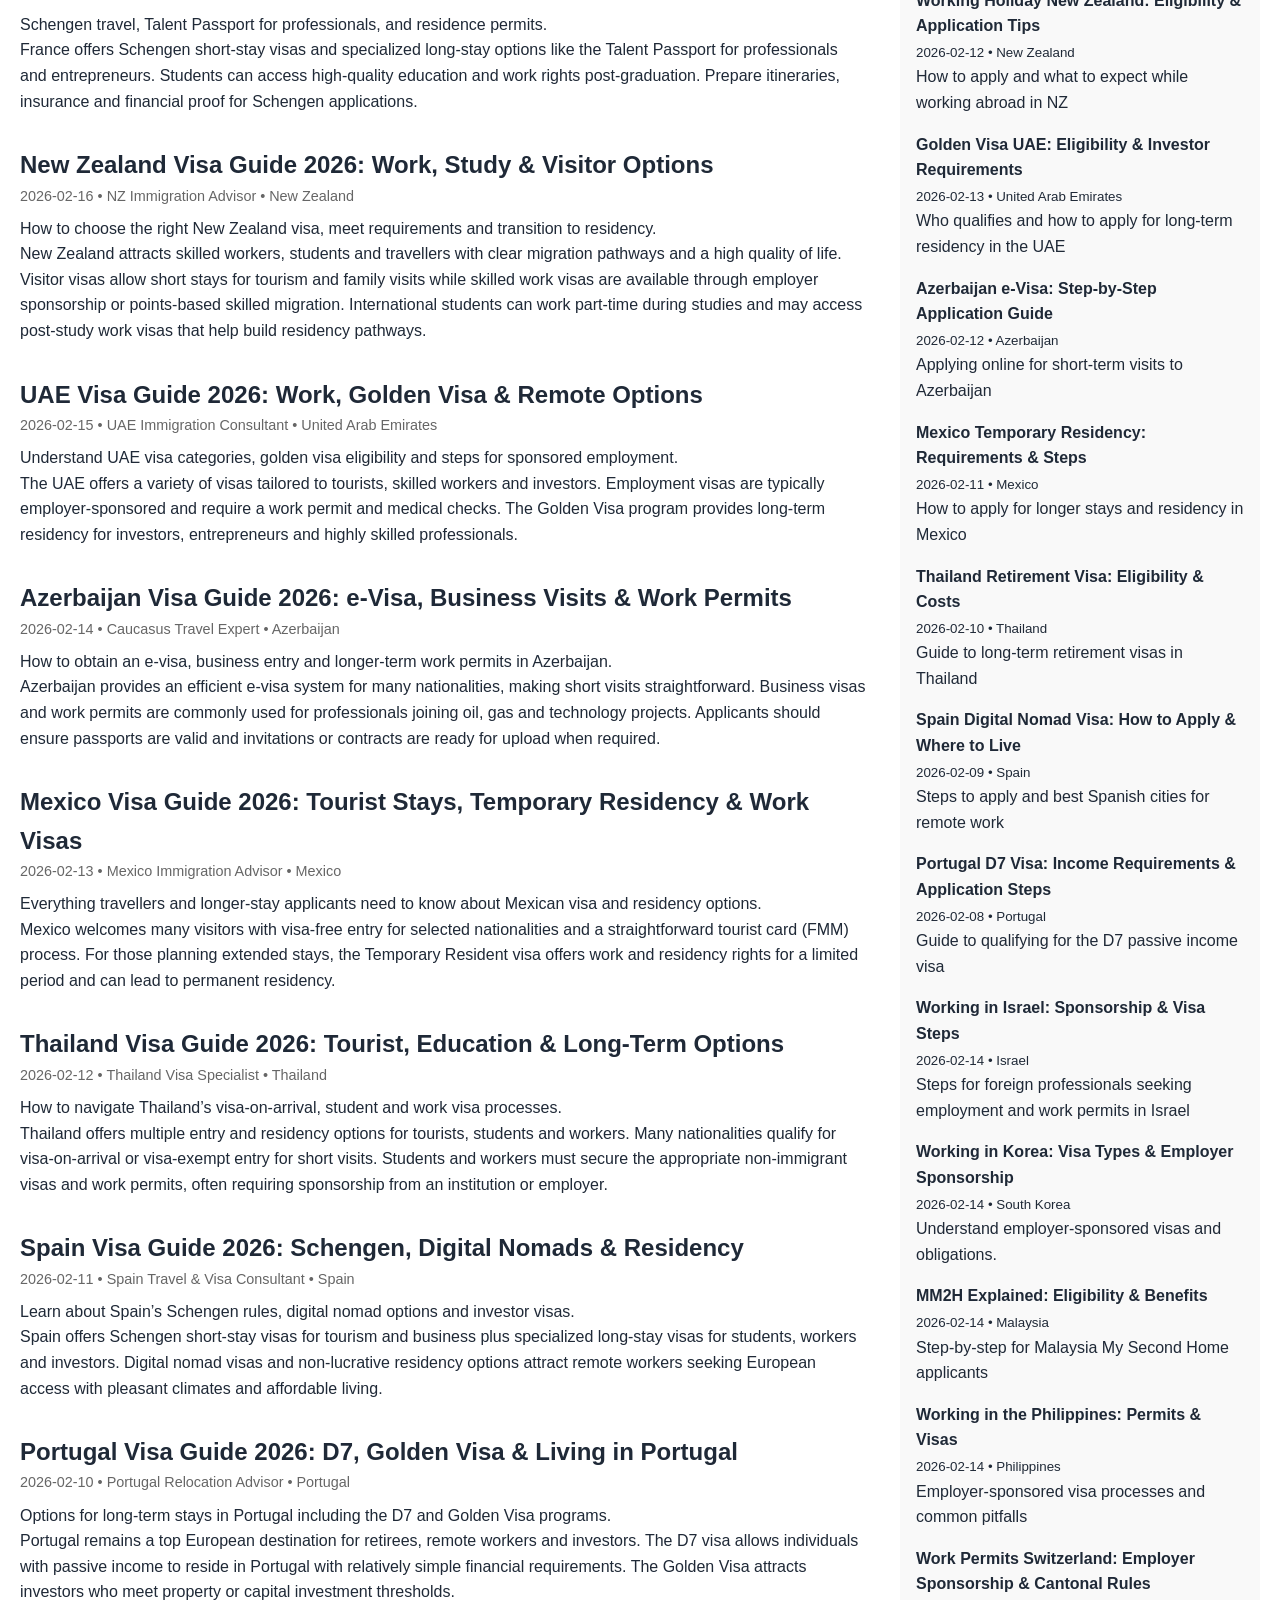
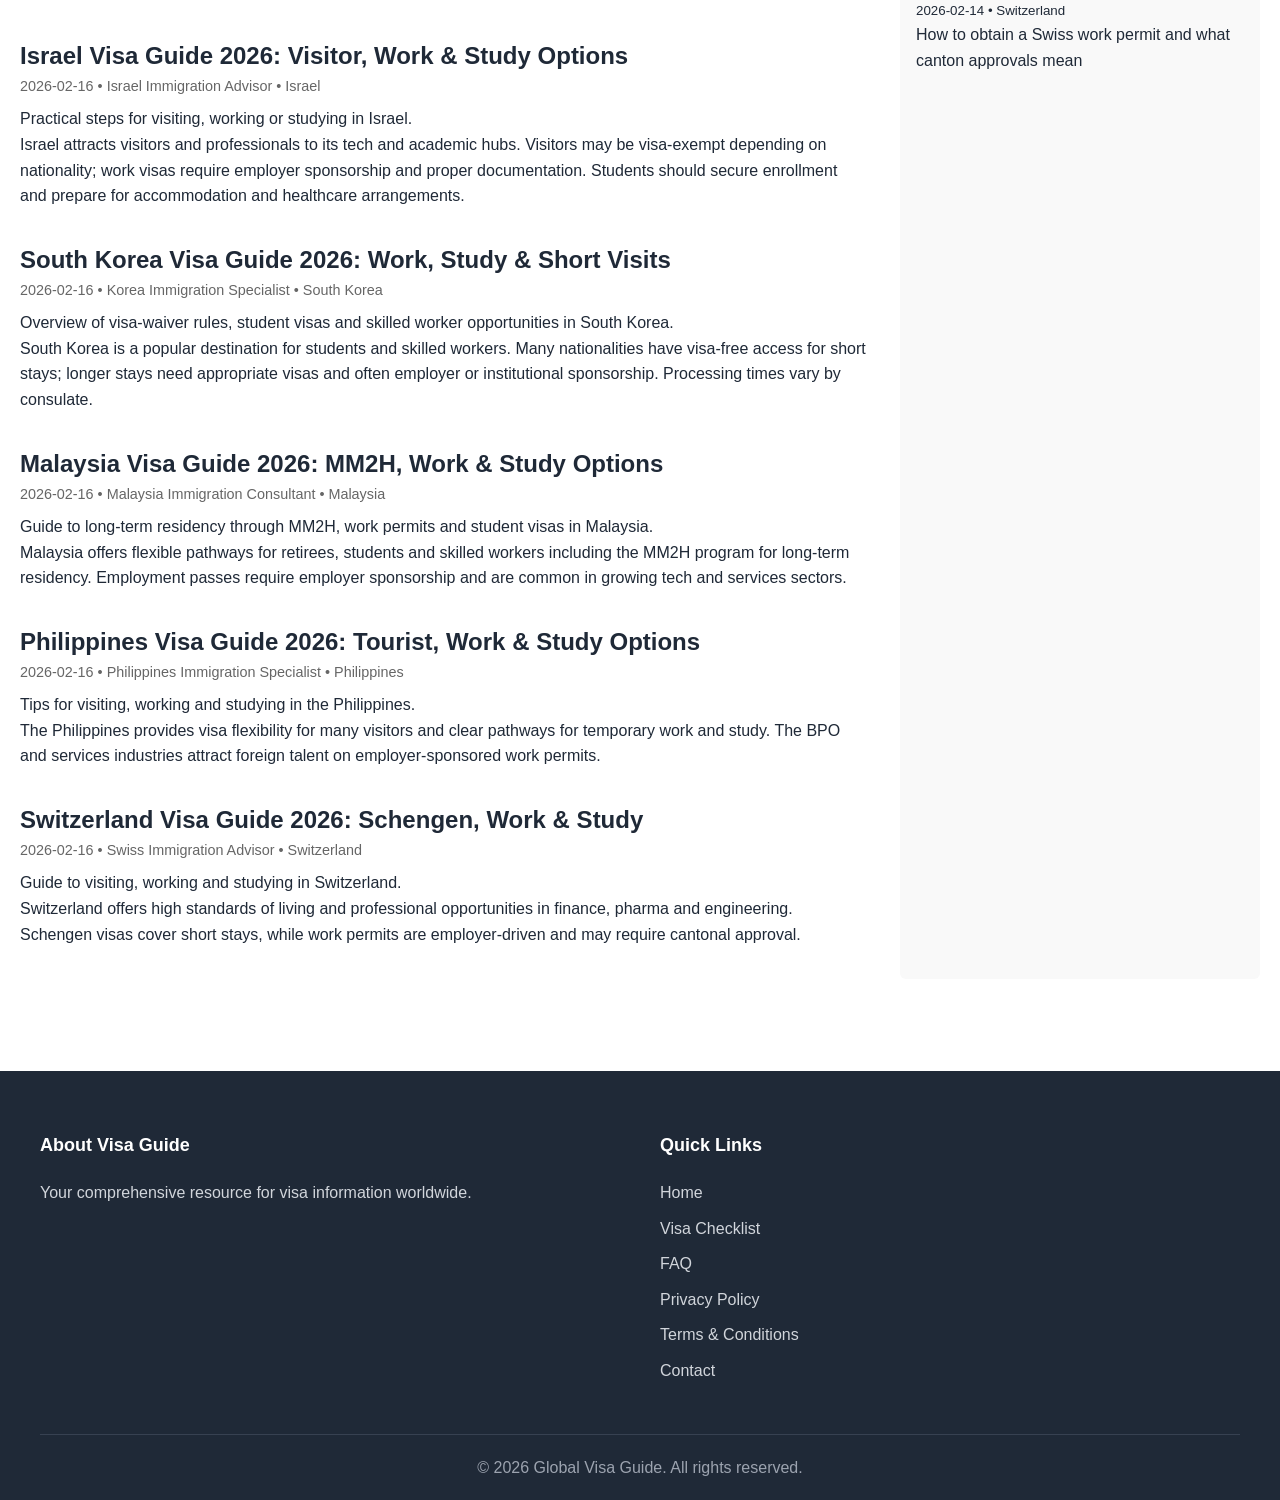
==== commit a96e960f: "Widen Blog & Insights: make featured blog and blog cards full-width; increase main blog column width" ====
--- a/pages/blog.html
+++ b/pages/blog.html
@@ -11,8 +11,8 @@
         .container { max-width: 1400px; }
         .blog-page { display: flex; gap: 2rem; padding: 2rem 0; }
         /* Make main column wider and limit sidebar width so content spans more horizontally */
-        .blog-main { flex: 3; }
-        .blog-side { flex: 0 0 320px; background: #f9f9f9; padding: 1rem; border-radius: 6px; }
+        .blog-main { flex: 4; }
+        .blog-side { flex: 0 0 360px; background: #f9f9f9; padding: 1rem; border-radius: 6px; }
         .blog-feature { margin-bottom: 2rem; }
         .meta { color: #666; font-size: 0.9rem; margin-bottom: 0.5rem }
         .recent-item { margin-bottom: 1rem; }
--- a/css/style.css
+++ b/css/style.css
@@ -1078,6 +1078,17 @@
     border-left: 4px solid var(--primary-color);
 }
 
+/* Make featured blog and blog cards use full available width and be more prominent */
+.featured-blog {
+    width: 100%;
+    box-sizing: border-box;
+}
+
+.blog-card {
+    width: 100%;
+    padding: 24px;
+}
+
 .blog-post h4 {
     font-size: 18px;
     margin-bottom: 12px;
@@ -1264,6 +1275,11 @@
         gap: 20px;
     }
 
+    /* allow sidebar boxes to be slightly larger on tablet landscape */
+    .blog-sidebar .featured-blog, .blog-sidebar .blog-card {
+        padding: 22px;
+    }
+
     .featured-blog,
     .related-posts,
     .tips-box,
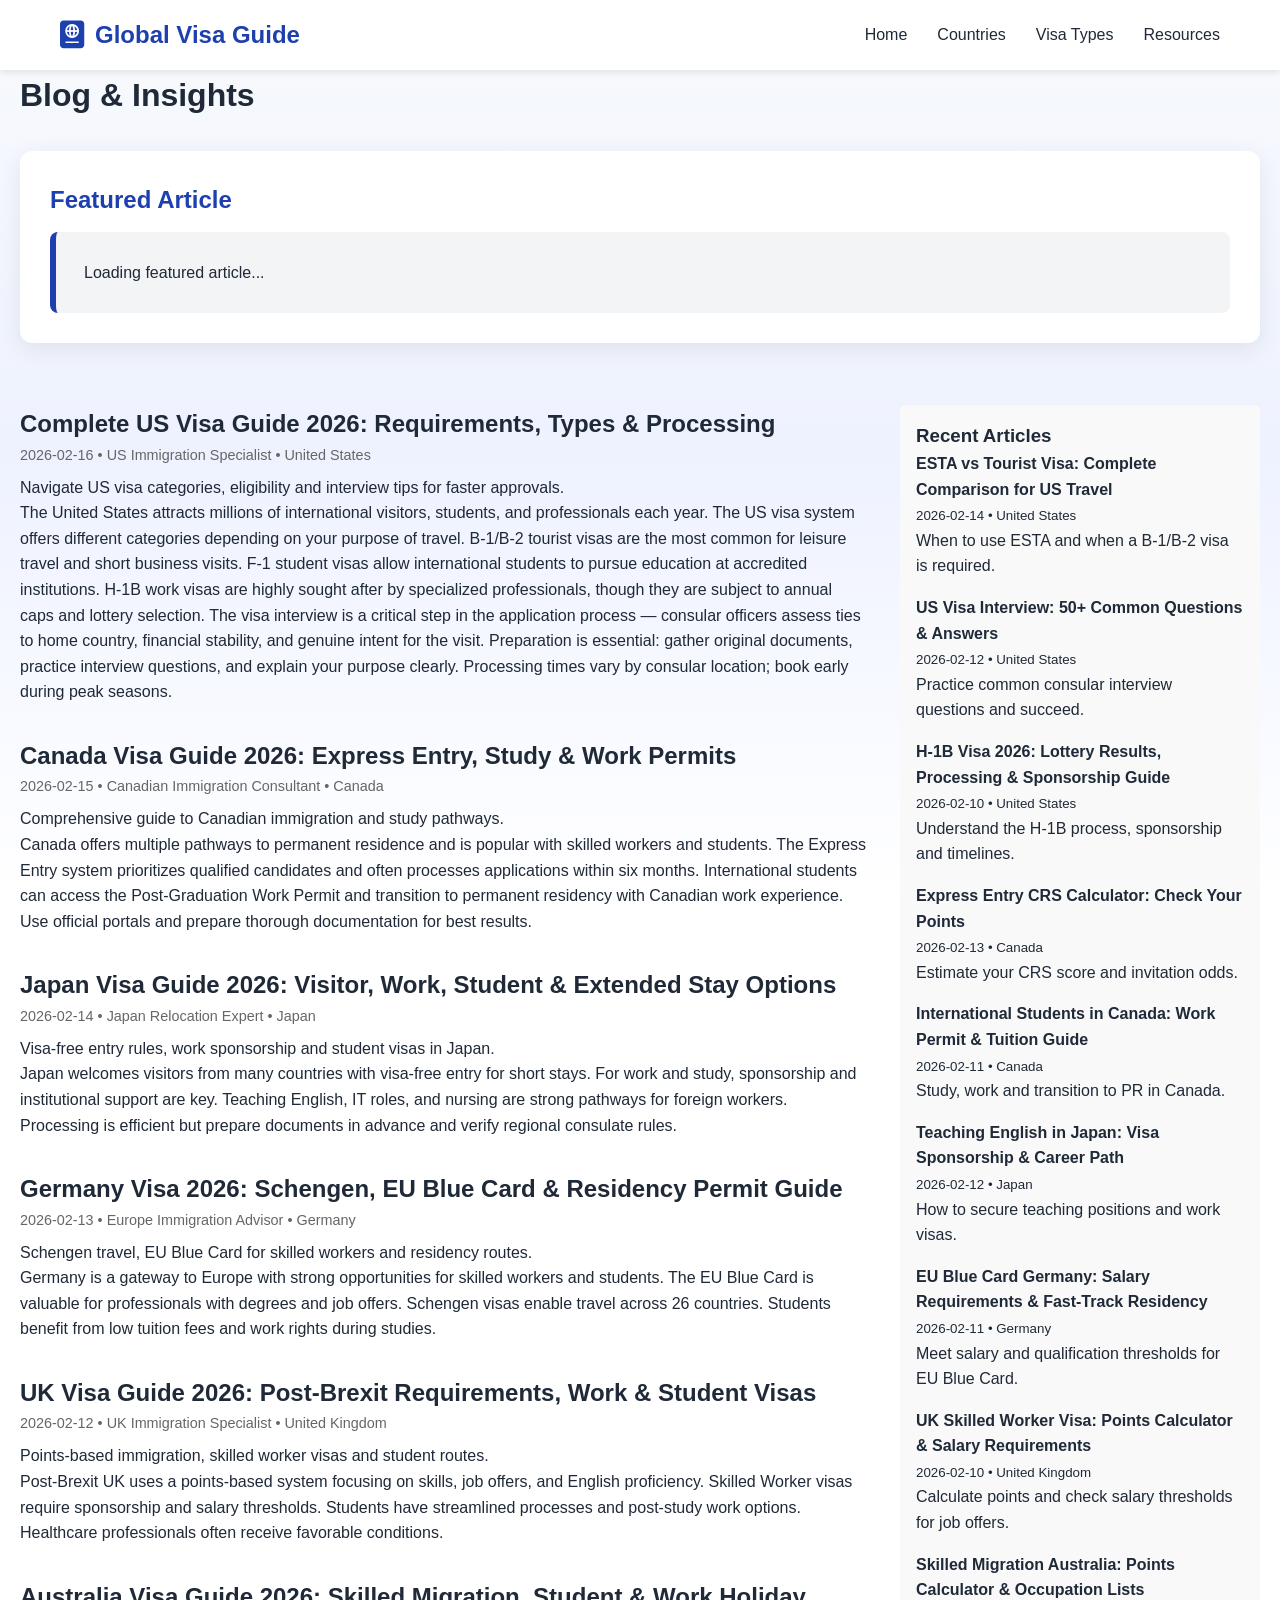
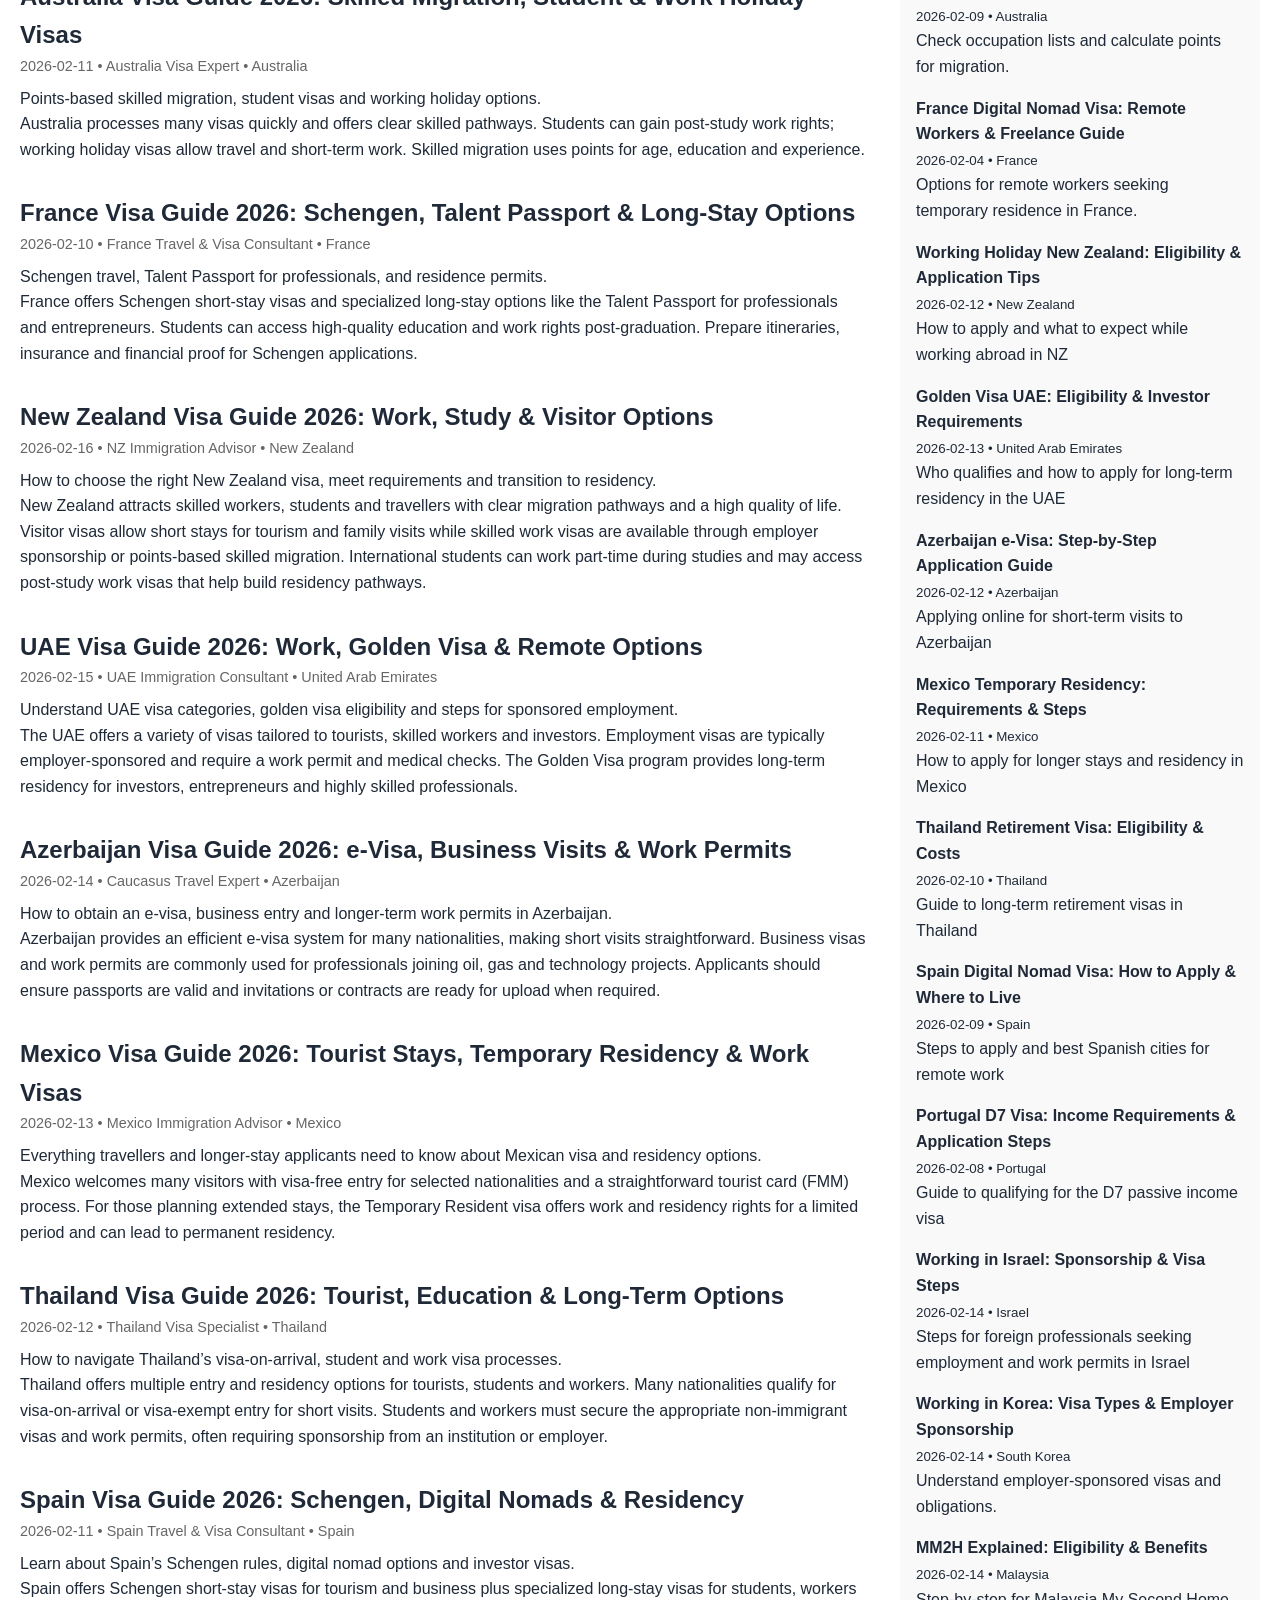
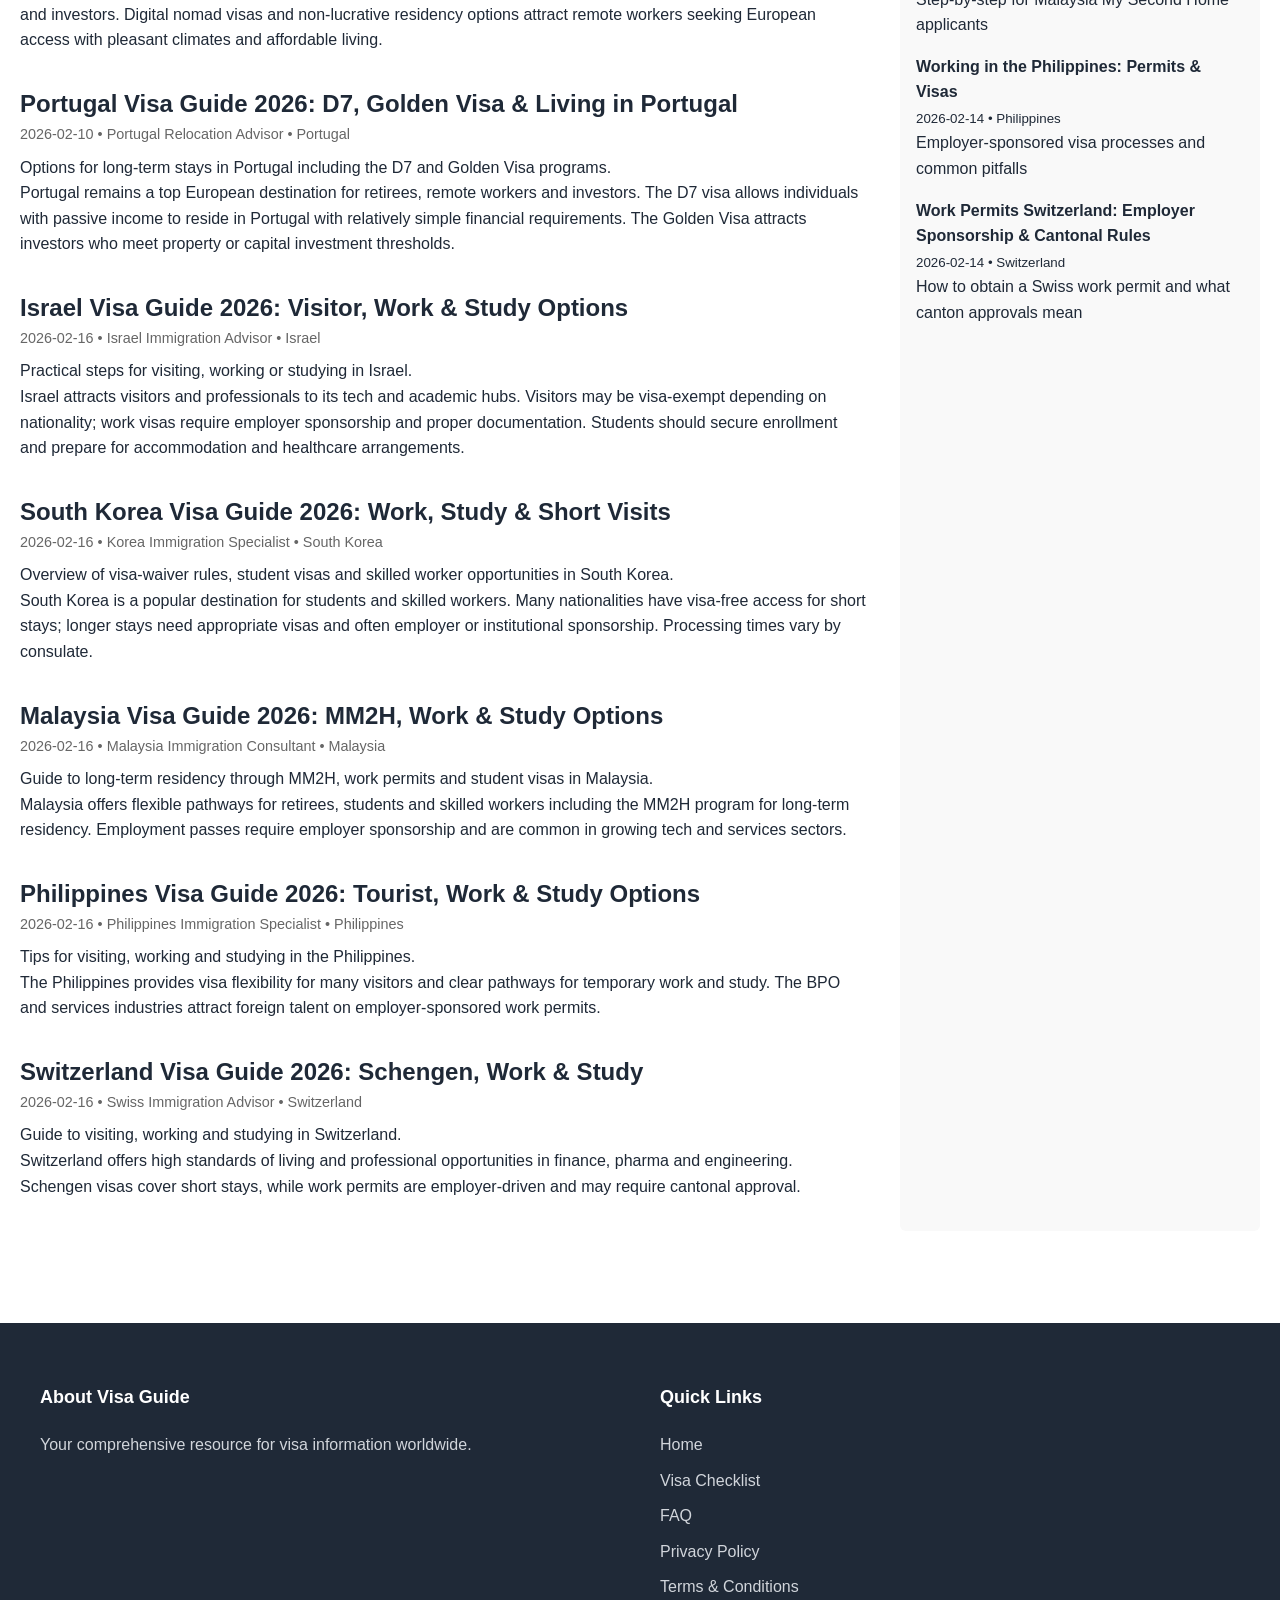
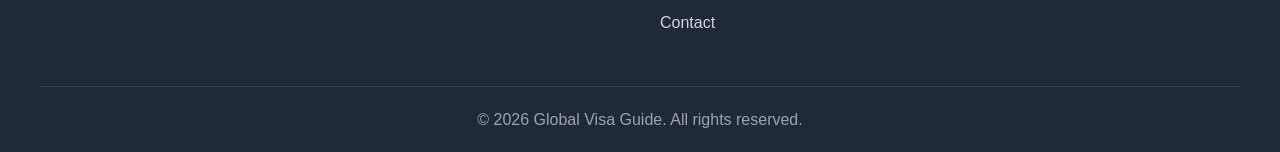
==== commit 181ec44a: "Add featured-hero to blog page; update country-details layout" ====
--- a/pages/blog.html
+++ b/pages/blog.html
@@ -16,6 +16,11 @@
         .blog-feature { margin-bottom: 2rem; }
         .meta { color: #666; font-size: 0.9rem; margin-bottom: 0.5rem }
         .recent-item { margin-bottom: 1rem; }
+        /* Featured hero styles */
+        .featured-hero { margin: 30px 0; }
+        .featured-hero .featured-blog { background: white; padding: 30px; border-radius: 12px; box-shadow: 0 6px 24px rgba(0,0,0,0.08); }
+        .featured-hero .featured-blog h2 { margin: 0 0 12px 0; font-size: 24px; color: var(--primary-color); }
+        .featured-hero .blog-card { background: var(--light-bg); padding: 28px; border-left-width: 6px; }
     </style>
 </head>
 <body>
@@ -34,6 +39,15 @@
 
     <div class="container">
         <h1>Blog & Insights</h1>
+        <!-- Featured article appears first, full-width -->
+        <section class="featured-hero">
+            <div class="featured-blog">
+                <h2>Featured Article</h2>
+                <div id="featuredArticle" class="blog-card">
+                    <p>Loading featured article...</p>
+                </div>
+            </div>
+        </section>
         <div class="blog-page">
             <main class="blog-main" id="blogContainer">
                 <p>Loading articles...</p>
